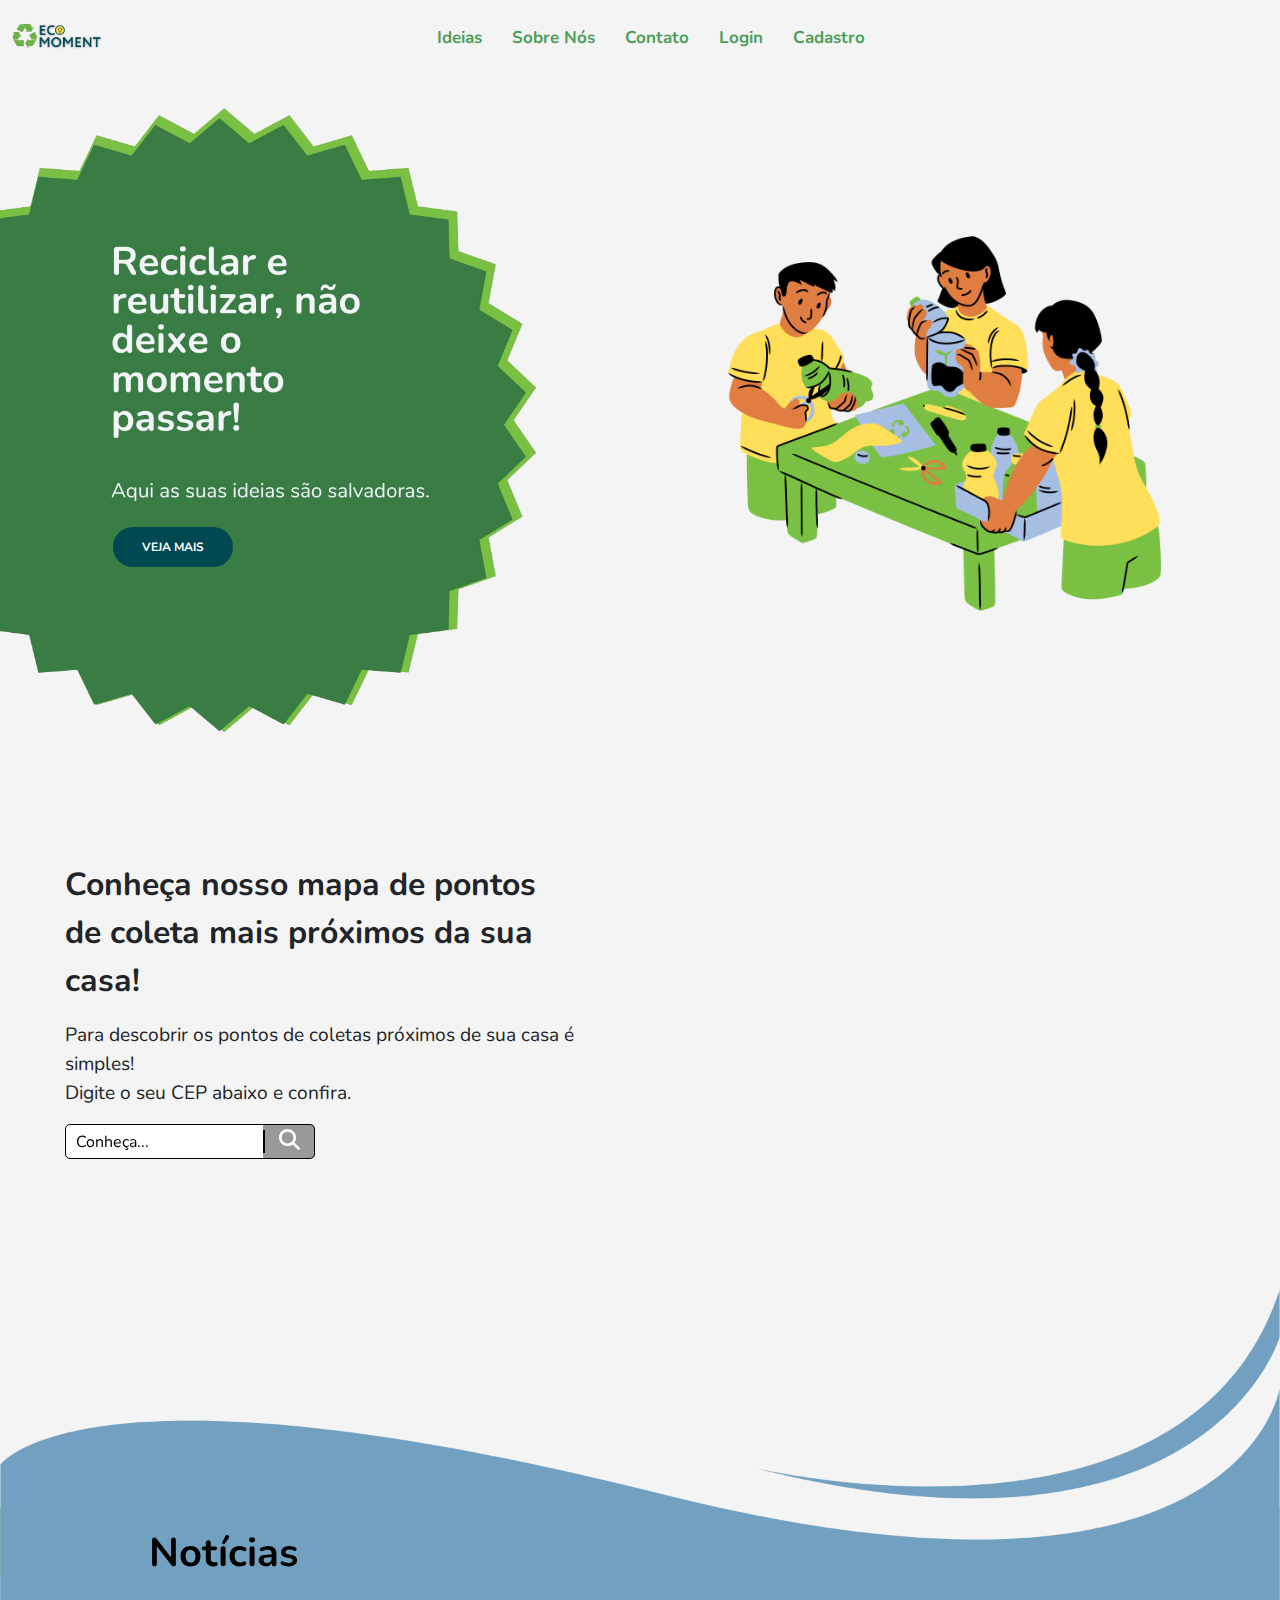
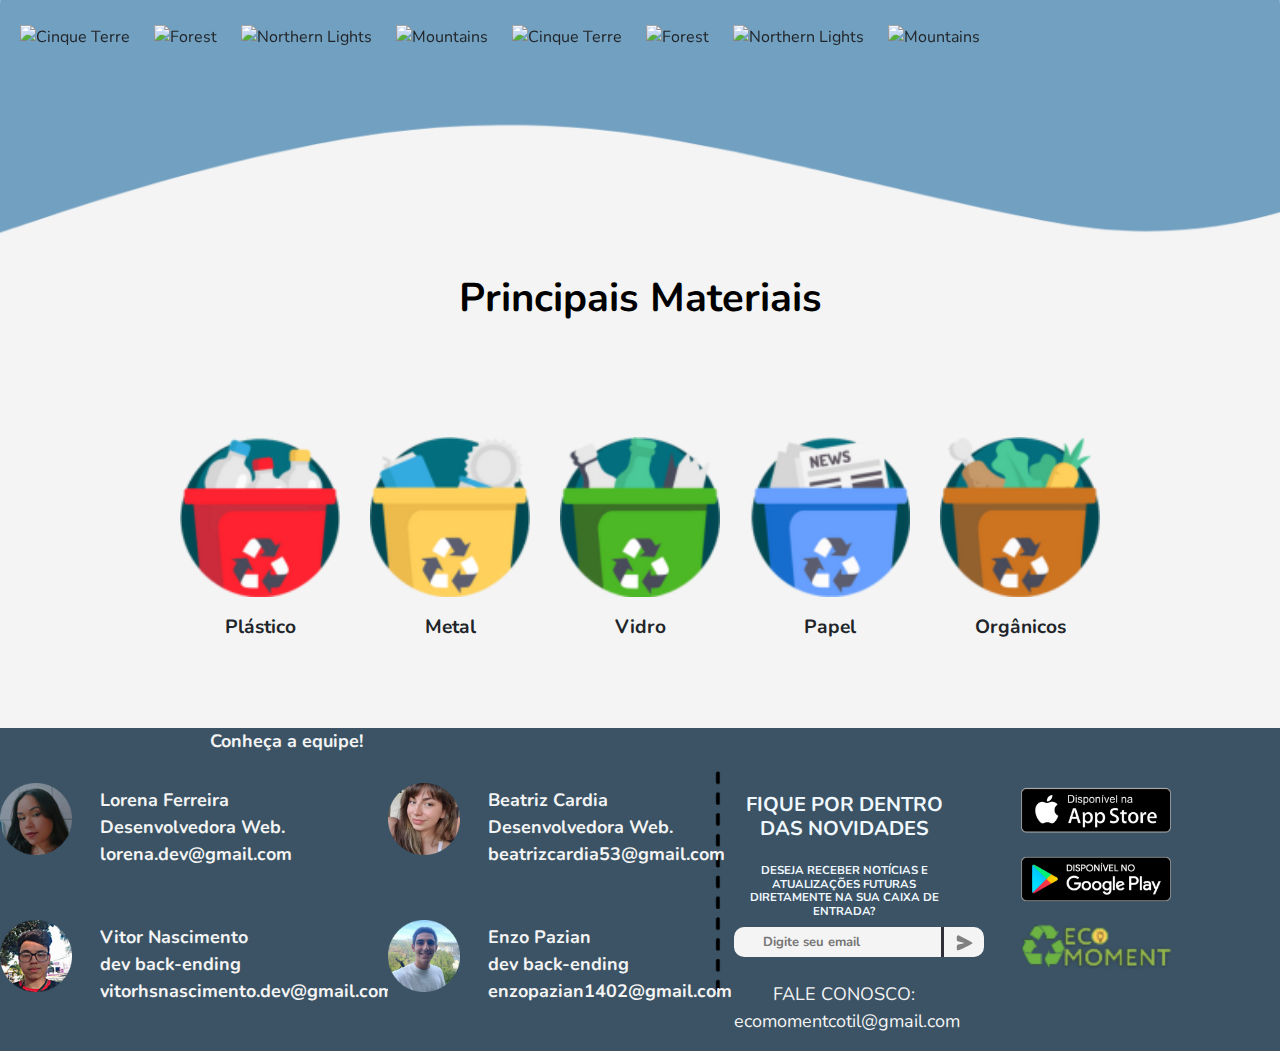
==== index.html @ 53276939 "BUTTON ÓTIMO PRONTINHO SENHOR JESUS EITA GLÓRIA" ====
<!DOCTYPE html>
<html lang="pt-br">
<head>
    <meta charset="UTF-8">
    <meta name="viewport" content="width=device-width, initial-scale=1.0">
    <title>EcoMoment</title>

    <link rel="stylesheet" href="styles/media_query.css">
    <link rel="stylesheet" href="styles/style.css">

    <link rel="stylesheet" href="styles/carrossel.css">
    <link rel="stylesheet" href="javascript/carrossel.js">


    <link rel="stylesheet" href="styles/navbar.css">
    <link rel="stylesheet" href="javascript/Navbar.js">
    <link rel="stylesheet" href="styles/media_queryNavbar.css">

   

    <link href="https://cdn.jsdelivr.net/npm/bootstrap@5.3.3/dist/css/bootstrap.min.css" rel="stylesheet" integrity="sha384-QWTKZyjpPEjISv5WaRU9OFeRpok6YctnYmDr5pNlyT2bRjXh0JMhjY6hW+ALEwIH" crossorigin="anonymous">
    <script src="script.js" defer></script>
</head>

<body>     
  <div class="background">
    <nav class="navbar navbar-expand-md fixed-top navbar-light">
      <div class="container-fluid navBar">
        <span class="navbar-brand"> <a href="index.php"><img src="imagens/icon.ico" alt="Biologia - Banner" class="navbarIcon" style="cursor: pointer;"></a></span>
          <button class="navbar-toggler d-md-none rounded" type="button" data-bs-toggle="collapse" data-bs-target="#navbarNavDropdown" aria-controls="navbarNavDropdown" aria-expanded="false" aria-label="Toggle navigation" >
              <span class="navbar-toggler-icon"></span>
          </button>
          <div class="collapse navbar-collapse" id="navbarNavDropdown">
              <ul class="navbar-nav">
                  <li class="nav-item">
                    <a class="nav-item nav-link padding-navbar" href="paginaDeIdeias.html"><button class="cta" onclick="cliquei()">
                      <span class="ideias">Ideias</span>
                        <path
                          id="Path_10"
                          data-name="Path 10"
                          d="M8,0,6.545,1.455l5.506,5.506H-30V9.039H12.052L6.545,14.545,8,16l8-8Z"
                          transform="translate(30)"></path>
                    </button>
                    </a>
                  </li>
                  <li class="nav-item">
                    <a class="nav-item nav-link padding-navbar" href="#"><button class="cta" onclick="cliquei()">
                      <span class="sobreNos">Sobre Nós</span>
                        <path
                          id="Path_10"
                          data-name="Path 10"
                          d="M8,0,6.545,1.455l5.506,5.506H-30V9.039H12.052L6.545,14.545,8,16l8-8Z"
                          transform="translate(30)"></path>
                    </button>
                    </a>
                  </li>
                  <li class="nav-item">
                    <a class="nav-item nav-link padding-navbar" href="#rodape"><button class="cta" onclick="cliquei()">
                      <span class="contato">Contato</span>
                        <path
                          id="Path_10"
                          data-name="Path 10"
                          d="M8,0,6.545,1.455l5.506,5.506H-30V9.039H12.052L6.545,14.545,8,16l8-8Z"
                          transform="translate(30)"></path>
                    </button>
                    </a>
                  </li>
                  <li class="nav-item">
                    <a class="nav-item nav-link padding-navbar" href="loginPage.php"><button class="cta"  onclick="cliquei()">
                      <span class="login">Login</span>
                        <path
                          id="Path_10"
                          data-name="Path 10"
                          d="M8,0,6.545,1.455l5.506,5.506H-30V9.039H12.052L6.545,14.545,8,16l8-8Z"
                          transform="translate(30)"></path>
                    </button>
                    </a>
                  </li>
                  <li class="nav-item">
                    <a class="nav-item nav-link padding-navbar" href="cadastroPage.php"><button class="cta" onclick="cliquei()">
                      <span class="cadastro">Cadastro</span>
                        <path
                          id="Path_10"
                          data-name="Path 10"
                          d="M8,0,6.545,1.455l5.506,5.506H-30V9.039H12.052L6.545,14.545,8,16l8-8Z"
                          transform="translate(30)"></path>
                    </button>
                    </a>
                  </li>
              </ul>
          </div>
      </div>
    </nav>
    
    <section>
    <article id="landing-page">
      <div id="landing-page-pequena">
        <h1>Reciclar e<br> reutilizar, não<br> deixe o momento<br> passar!</h1>
        <h3>Aqui as suas ideias são salvadoras.</h3>
         <div class="botao"><button>VEJA MAIS</button></div>
      </div>
         <img src="imagens/ondaDebaixoLanding.png" id="landing-page-onda" alt="">
        </article>
      <article id="landing-page-telasGrandes">
        <div class="containerLanding container-fluid">
          <div class="row">


  <div class="col-lg-4 col-md-4">
      <br><br>
      <br><br>
    <div class="bolota">
          <img src="imagens/bolota-removebg.png" alt="" id="bolota">
       
        <div class="top-left">
          <a href="paginaDeIdeias.html">
            <button class="botao">VEJA MAIS</button>
          </a>
        </div>   
    </div>
  </div>
  
  <div class="col-7 col-lg-7">
    <img id="compartilhandoimg" src="imagens/compartilhando.png" class="img-fluid" alt="compartilhando">
  </div>

      </div>
    </div>
  </article>
</section>
    
    <section>
     <div class="conMapa container-fluid pb-5">
      <div class="row">
        <div class="col-lg-5 col-md-12 col-sm-12" style="margin: 0 auto;">
          <br> <br>
          <p class="texto1mapa fw-bold">
            Conheça nosso mapa de pontos de coleta mais próximos da sua casa!
          </p>
          <p class="texto2mapa">
            Para descobrir os pontos de coletas próximos de sua casa é simples!
            <br>
            Digite o seu CEP abaixo e confira.
          </p>
          <div class="search">
            <div class="search-box">
              <div class="search-field">
                <input placeholder="Conheça..." class="input" type="text">
                <div class="search-box-icon">
                  <button class="btn-icon-content">
                    <i class="search-icon">
                      <svg xmlns="://www.w3.org/2000/svg" version="1.1" viewBox="0 0 512 512"><path d="M416 208c0 45.9-14.9 88.3-40 122.7L502.6 457.4c12.5 12.5 12.5 32.8 0 45.3s-32.8 12.5-45.3 0L330.7 376c-34.4 25.2-76.8 40-122.7 40C93.1 416 0 322.9 0 208S93.1 0 208 0S416 93.1 416 208zM208 352a144 144 0 1 0 0-288 144 144 0 1 0 0 288z" fill="#fff"></path></svg>
                    </i>
                  </button>
                </div>
              </div>
            </div>
          </div>
        </div>
        <div class="col-lg-6 col-md-12 col-sm-12">
          <div class="h5"></div>
          <iframe id="mapa" src="https://www.google.com/maps/embed?pb=!1m18!1m12!1m3!1d14738.302984187023!2d-47.419087502272156!3d-22.557560011791693!2m3!1f0!2f0!3f0!3m2!1i1024!2i768!4f13.1!3m3!1m2!1s0x94c88082d6720c33%3A0x2804dd64dab85840!2sEcoponto%20-%20Anavec!5e0!3m2!1spt-BR!2sbr!4v1696874515450!5m2!1spt-BR!2sbr" style="border:0;" allowfullscreen="" loading="lazy" referrerpolicy="no-referrer-when-downgrade" class="img-fluid"></iframe>
        </div>
      </div>
    </div>
    </section>
    
    
    <section>
    <img src="imagens/ondinhas.png" alt="" id="ondaNoticia">
    <article id="noticias">
     <!-- <img src="imagens/detalhe_noticia (2)-Photoroom.png-Photoroom.png" alt="" id="detalheNoticia">-->
      <h1>Notícias</h1>
      <div class="scroll-container">
    
        <img src="https://source.unsplash.com/random/300x400/?beach" alt="Cinque Terre">
        <img src="https://source.unsplash.com/random/300x400/?florest" alt="Forest">
        <img src="https://source.unsplash.com/random/300x400/?school" alt="Northern Lights">
        <img src="https://source.unsplash.com/random/300x400/?pets" alt="Mountains">
        <img src="https://source.unsplash.com/random/300x400/?newspaper" alt="Cinque Terre">
        <img src="https://source.unsplash.com/random/300x400/?news" alt="Forest">
        <img src="https://source.unsplash.com/random/300x400/?wood" alt="Northern Lights">
        <img src="https://source.unsplash.com/random/300x400/?plastic" alt="Mountains">
      </div>
      </article>
    <img src="imagens/ondaDeBaixo_Noticia.png" alt="" id="ondaDeBaixo_Noticia">
    </section>
    
    <section>
    <article id="Principais-materiais">
    <!--    <img src="imagens/detalhe1-Principais.png" id="detalhe1-Principais" alt=""> --->
    <h1>Principais Materiais</h1>
    <div class="holder">
    
      <div class="card" style="width: 10rem; text-align: center; background-color: #f4f4f4; border: none;">
    <img class="card-img-top" src="imagens/plastico.png" alt="Card image cap">
    <div class="card-body">
      <p class="card-text">Plástico</p>
    </div>
    </div>
    
    
    <div class="card" style="width: 10rem; text-align: center; background-color: #f4f4f4; border: none;">
    <img class="card-img-top" src="imagens/Metal.png" alt="Card image cap">
    <div class="card-body">
      <p class="card-text">Metal</p>
    </div>
    </div>
    
    
    <div class="card" style="width: 10rem; text-align: center; background-color: #f4f4f4; border: none;">
    <img class="card-img-top" src="imagens/vidro.png" alt="Card image cap">
    <div class="card-body">
      <p class="card-text">Vidro</p>
    </div>
    </div>
        <div class="card" style="width: 10rem; text-align: center; background-color: #f4f4f4; border: none;">
          <img class="card-img-top" src="imagens/papel.png" alt="Card image cap">
          <div class="card-body">
            <p class="card-text">Papel</p>
          </div>
        </div>
        <div class="card" style="width: 10rem; text-align: center; background-color: #f4f4f4; border: none;">
          <img class="card-img-top" src="imagens/organicos.png" alt="Card image cap">
          <div class="card-body">
            <p class="card-text">Orgânicos</p>
          </div>
        </div>
      </div>
    </div>
    </article>
    
     <article id="rodape">
      <div class="row">
        <div class="col-lg-6 col-md-12 col-sm-12">
          <p id="titulo-rodape">Conheça a equipe!</p>
        </div>
      </div>
      <div class="row">

        <div class="col-lg-6 col-md-12 col-sm-12">    
        <div class="row alinharow">
    
          <div class="col-lg-3 col-md-3">
            <div class="card" style="width: 9rem;">
              <div class="row">
                <div class="col-6 alinha" >
                  <img class="card-img-top" src="imagens/Lórena.png" alt="Card image cap">
                </div>
                <div class="col-6">
                  <div class="card-body">
                  <p class="card-text"> Lorena Ferreira <br>  Desenvolvedora Web. <br> lorena.dev@gmail.com
                  <i class="bi bi-github"></i> <i class="bi bi-instagram"></i>
                </p>
                </div><!-- card-text ---->
                </div><!-- col-6 -->
              </div><!-- row -->
            </div><!-- card -->
          </div><!--- col --->

          <div class="col-lg-3 col-md-3">
            <div class="card" style="width: 9rem; margin-bottom: 40px;">
              <div class="row">
                <div class="col-6 alinha">
                  <img class="card-img-top" src="imagens/bea-linda.png" alt="Card image cap">
                </div>
                <div class="col-6">
                  <div class="card-body">
                  <p class="card-text"> Beatriz Cardia <br>  Desenvolvedora Web. <br> beatrizcardia53@gmail.com</p>
                </div><!-- card-text ---->
                </div><!-- col-6 -->
              </div><!-- row -->
            </div><!-- card -->
          </div><!--- col --->
        </div>
            <div class="row alinharow">
    
          <div class="col-lg-3 col-md-3">
            <div class="card" style="width: 9rem;">
              <div class="row">
                <div class="col-6 alinha">
                  <img class="card-img-top" src="imagens/Vitinho.png" alt="Card image cap">
                </div>
                <div class="col-6">
                  <div class="card-body">
                  <p class="card-text">Vitor Nascimento <br>  dev back-ending <br> vitorhsnascimento.dev@gmail.com</p>
                </div><!-- card-text ---->
                </div><!-- col-6 -->
              </div><!-- row -->
            </div><!-- card -->
          </div><!--- col --->
    
                    <div class="col-lg-3 col-md-3">
                      <div class="card" style="width: 9rem;">
              <div class="row">
                <div class="col-6 alinha">
                  <img class="card-img-top" src="imagens/enzinho-bonitinho.png" alt="Card image cap">
                </div>
                <div class="col-6">
                  <div class="card-body">
                  <p class="card-text"> Enzo Pazian <br>  dev back-ending <br> enzopazian1402@gmail.com
                    <br>
                    <i class="bi bi-github custom-icon"></i> <i class="bi bi-instagram custom-icon"></i>
                  </p>
                </div><!-- card-text ---->
                </div><!-- col-6 -->
              </div><!-- row -->
                      </div><!-- card -->
                    </div><!--- col --->
            </div>
      </div>

      
        <div class="col-lg-6 col-md-12">
            <div class="row">
              <div class="col-lg-1 d-lg-block d-md-none d-sm-none">
                <img src="imagens/pontilhado.png" class="pontilhado" alt="">
              </div>

              <div class="col-lg-5 col-md-6" id="paragrafo">
                <h1>FIQUE POR DENTRO <br> DAS NOVIDADES</h1>
                <h3>DESEJA RECEBER NOTÍCIAS E ATUALIZAÇÕES FUTURAS DIRETAMENTE NA SUA CAIXA DE ENTRADA?</h3>

                <div class="Message">
                  <input title="Write Message" tabindex="i" pattern="\d+" placeholder="Digite seu email" class="MsgInput" type="text">
                  <svg xmlns="http://www.w3.org/2000/svg" version="1.0" width="30.000000pt" height="30.000000pt" viewBox="0 0 30.000000 30.000000" preserveAspectRatio="xMidYMid meet" class="SendSVG">
                    <g transform="translate(0.000000,30.000000) scale(0.100000,-0.100000)" fill="	#808080" stroke="none">
                      <path d="M44 256 c-3 -8 -4 -29 -2 -48 3 -31 5 -33 56 -42 28 -5 52 -13 52 -16 0 -3 -24 -11 -52 -16 -52 -9 -53 -9 -56 -48 -2 -21 1 -43 6 -48 10 -10 232 97 232 112 0 7 -211 120 -224 120 -4 0 -9 -6 -12 -14z"></path>
                    </g>
                  </svg>
                    <span class="l"></span>
                </div>

                <br>  

                <p>FALE CONOSCO: <a href="mailto:ecomomentcotil@gmail.com">ecomomentcotil@gmail.com</a></p>
                
              </div>

              <div class="col-lg-4 col-md-6" id="buttons">
                <a href="#"><img class="stores" src="imagens/appleStore.png" alt=""></a>
                <a href="#"><img class="stores" src="imagens/googlePlay.png" alt=""></a>

                <img class="stores" src="imagens/rodaEcomoment.png" alt="">
              </div>
            </div>

          </div>
        </div>
      </article>
    
    </section>
  </main>
</div>
    <script src="https://cdn.jsdelivr.net/npm/bootstrap@5.3.2/dist/js/bootstrap.bundle.min.js" integrity="sha384-C6RzsynM9kWDrMNeT87bh95OGNyZPhcTNXj1NW7RuBCsyN/o0jlpcV8Qyq46cDfL" crossorigin="anonymous">
    </script>

  </body>
</html>
---- styles/media_query.css ----
@charset "UTF-8";

/*Todas as medias querys virão aqui*/

/* Typical devices breakpoints
Pequenas telas: até 600px
Celular: 600px até 768px
Tablet: 769px até 992px
Desktop: 992px até 1200px
Grandes telas: acima 1200px
*/
@media print{ /*impressão*/
    *{
        font-family: 'Courier New', Courier, monospace;
    }

    body{
        background-image: url(imagens/impressora-back.jpg);
    }

    main{
        border: 2px solid black;
    }

    main::after{
        content: 'Essa impressão foi feita através do site www.EcoMoment.com';
    }

    main h1{
        text-shadow: none;
        color: black;
    }

    img#phone{display: none;} /*Esconde o icone do phone*/
    img#monitor{display: none;}
    img#print{display: block;}
    img#tablet{display: none;}
    img#tv{display: none;}
}


@media screen and (min-width: 0px) and (max-width: 768px) {

  #titulo-rodape{
    font-size: 25px;
    font-weight: bold;
    color: #F4F4F4;
  }

  .pontilhado{
    display: none;
  }

    article#landing-page{
        display: block;
    }

    article#landing-page-telasGrandes{
        display: none;
    }

    #noticias h1{
        color: black;
        font-size: 2.5rem;
        font-weight: bold;
        margin-bottom: 28px;
        margin-right: 65%;
        font-family: 'Nunito',sans-serif;
        background-color:  #72A0C1;
    }

    .avatar{
        width: 30px;
        height: auto;
      } /* ----!!! não consigo diminuir a imagem !!!------*/

    #Principais-materiais li{
        margin-left: 10%;
        margin-right: 10%;
      }

      .principais-texto{
        text-align: center;
        font-size: 5px;
      }

      .conMapa{
        background-color:#F4F4F4;
        width: calc(100vw - padding);
        flex-direction: row;
        justify-content: center;
        padding: 1.2em;
        margin: 0 auto;
        margin-top: -150px;
      }

      #mapa {
        margin-top: 55px;
        border-radius: 2vh;
        height: 60vh;
        width: 88vh;
        flex-direction: row;
        display: flex;
      }

      .texto1mapa{
        font-family: 'Nunito', sans-serif;
        flex-direction: row;
        display: flex;
        font-size: 1em;
        text-align: center;
      }
      .texto2mapa{
        font-family: 'Nunito', sans-serif;
        flex-direction: row;
        display: flex;
        font-size: 0.5em;
        text-align: center;
      }

      .search{
        display: flex;
        justify-content: center;
        align-items: center;
      }
}
/* /\ media query da navbar*/

@media screen and (min-width: 768px) and (max-width: 992px)
{

  #landing-page-telasGrandes .botao{
    position: absolute;
    top: 67%; /* Ajuste este valor de acordo com suas necessidades */
    left: 20%;
    transform: translateY(-50%);
    padding: 10px 20px;
    background-color: #004852; /* Cor do botão */
    color: white; /* Cor do texto */
    border: none;
    cursor: pointer;
    text-align: center;
    transition: background-color 0.3s ease;
}

    #landing-page {
        display: none;
      }

      #landing-page-telasGrandes{
        display: block;
      }

      #langing-image{
        height: 10px;
        width: auto;
        display: flex;
        top: 30%;
    }

    #landing-page-telasGrandes h1{
        font-family: 'Nunito', sans-serif;
        font-weight: bold;
        font-size: 30px;
        margin-top: 10%;
        text-align: left;
        margin-left: 100px;
    }
    
    #landing-page-telasGrandes h3{
        font-family: 'Nunito', sans-serif;
        font-weight: bold;
        font-size: 10px;
        text-align: left;
        margin-left: 100px;
    }

}

@media screen and (min-width: 769px) and (max-width: 987px) {
    #bolota{
        padding-top: 40px;
        height: auto;
        width: 100px;
        margin-right: 300px;
      }


}

@media screen and (min-width: 992px) and (max-width: 1200px){
    #landing-page {
        display: none;
      }

      #landing-page-telasGrandes{
        display: block;
      }
      
}

@media screen and (min-width: 1200px){

    #landing-page {
        display: none;
      }
      #landing-page-telasGrandes{
        display: block;
      }
    }
---- styles/style.css ----
@charset "UTF-8";
@import url('https://fonts.googleapis.com/css2?family=Nunito:ital,wght@0,200..1000;1,200..1000&display=swap');

/*--- Ínicio navbar---*/
#icone{
    height: auto;
    width: 120px;
    margin-left: 110px;
}
#navbarNavAltMarkup{
    margin-left: -20%;
    align-items: center;
    display: flex;
    justify-content: center;
    padding-left: 20px;
    padding-right: 5px;
}
    /*--- Fim navbar----*/


/*------ Início - Landing page telas pequenas-----*/
*{
    font-family: "Nunito", sans-serif;
    margin: 0;
    padding: 0;
    box-sizing: border-box;
}

.background{
  background-color: #F4F4F4;
}

#landing-page-pequena{
    margin-top: 75px;
    background-color: #4E9E5A;
}

article h1{
  padding-top: 22px;
    color: aliceblue;
    font-size: 30px;
    text-align: center;
    background-color: #4E9E5A;
}

article h3{
    color: aliceblue;
    font-size: 15px;
    font-weight: 400;
    padding-top: 15px; 
   text-align: center;
   background-color: #4E9E5A;
}

article button{
    width: 120px;
    height: 40px;
    border-radius: 20px;
    font-size: 12px;
    font-weight: bold;
    text-align: center;
    background-color: #004852;
    color: white;
    position: fixed center;
    margin-top: 25px;
    border: none;
}

.botao{
    display: flex;
    justify-content: center;
    align-items: center;
    background-color: #4E9E5A;
}

#landing-page-onda{
  height: auto;
  width: 100%;
  background-color: #F4F4F4;
}
/*------ Fim - Landing page telas pequenas-----*/



/*---- Inicio - Landing page telas grandes ----*/
#landing-page-telasGrandes{
    background-color: #F4F4F4;
}

#landing-page-telasGrandes .botao{
    position: absolute;
    top: 67%; /* Ajuste este valor de acordo com suas necessidades */
    left: 25%;
    transform: translateY(-50%);
    padding: 10px 20px;
    background-color: #004852; /* Cor do botão */
    color: white; /* Cor do texto */
    border: none;
    cursor: pointer;
    text-align: center;
    transition: background-color 0.3s ease;
}

.bolota{
  position: relative;
  display: inline-block;}

#compartilhandoimg{
  padding-top: 5%;
  margin-top: 200px;
  height: auto;
  width: 60%;
  float: right;
}

#bolota{
  margin-top: 3%;
  width: 155%;
  margin-left: -100px;
  float: left; /* Posiciona a imagem à esquerda */
  height: auto; /* Mantém a proporção da altura da imagem */
  margin-right: 20px;
}

/*------ Fim landing page telas grandes ------*/


/*----- Início mapa -------*/
.conMapa{
    background-color:#F4F4F4;
    width: calc(100vw - padding);
    flex-direction: row;
    justify-content: center;
    padding: 1.2em;
    margin: 0 auto;
  }

  #mapa {
    margin-top: 55px;
    border-radius: 2vh;
    height: 60vh;
    width: 90vh;
    flex-direction: row;
    display: flex;
  }

  .texto1mapa{
    margin-top: 55px;
    font-family: 'Nunito', sans-serif;
    flex-direction: row;
    display: flex;
    font-size: 2em;
    background-color: #F4F4F4;
  }
  .texto2mapa{
    font-family: 'Nunito', sans-serif;
    flex-direction: row;
    display: flex;
    font-size: 1.2em;
  }

  .search {
    --input-line: #000000; /* é a cor da barrinha piscante*/
    --input-text-color: #000000; /*cor da escrita dentro da caixa normal*/
    --input-text-hover-color: black; /*cor da escrita dentro da caixa quando selecionada*/
    --input-border-color: #000000; /*cor da borda normal*/
    --input-border-hover-color: #000000;/*cor da borda quando seleciona*/
    --input-bg-color: #ffffff; /*cor de fundo do negocio todo*/
    --search-max-width: 250px;
    --search-min-width: 150px;
    --border-radius: 5px;
    --transition-cubic-bezier: 150ms cubic-bezier(0.4,0,0.2,1);

    font-family: 'Nunito', sans-serif;
  }
  
  .search-box {
    max-width: var(--search-max-width);
    min-width: var(--search-min-width);
    height: 35px;
    border: 1px solid var(--input-border-color);
    border-radius: var(--border-radius);
    padding: 5px 15px;
    background: var(--input-bg-color);
    transition: var(--transition-cubic-bezier);
  }
  
  .search-box:hover {
    border-color: var(--input-border-hover-color);
  }
  
  /*Section input*/
  .search-field {
    position: relative;
    width: 100%;
    height: 100%;
    left: -5px;
    border: 0;
  }
  
  .input {
    width: calc(100% - 29px);
    height: 100%;
    border: 0;
    border-color: transparent;
    font-size: 1rem;
    padding-right: 0px;
    color: var(--input-line);
    background: var(--input-bg-color);
    border-right: 2px solid var(--input-border-color);
    outline: none;
  }
  
  .input::-webkit-input-placeholder {
    color: var(--input-text-color);
  }
  
  .input::-moz-input-placeholder {
    color: var(--input-text-color);
  }
  
  .input::-ms-input-placeholder {
    color: var(--input-text-color);
  }
  
  .input:focus::-webkit-input-placeholder {
    color: var(--input-text-hover-color);
  }
  
  .input:focus::-moz-input-placeholder {
    color: var(--input-text-hover-color);
  }
  
  .input:focus::-ms-input-placeholder {
    color: var(--input-text-hover-color);
  }
  /*Search button*/
  .search-box-icon {
    width: 52px;
    height: 35px;
    position: absolute;
    top: -6px;
    right: -21px;
    background: transparent;
    border-bottom-right-radius: var(--border-radius);
    border-top-right-radius: var(--border-radius);
    transition: var(--transition-cubic-bezier);
  }
  
  .search-box-icon:hover {
    background: var(--input-border-color);
  }
  
  .btn-icon-content {
    width: 52px;
    height: 35px;
    top: -5px;
    right: -21px;
    background: black;
    border: none;
    cursor: pointer;
    border-bottom-right-radius: var(--border-radius);
    border-top-right-radius: var(--border-radius);
    transition: var(--transition-cubic-bezier);
    opacity: .4;
  }
 
  .search-icon {
    width: 21px;
    height: 21px;
    position: absolute;
    top: 3px;
    right: 15px;
  }
/*----- FIM mapa -----------*/


/*------ Início - Notícias -----*/

#noticias{
    background-color: #72A0C1;
    margin-top: -10%;
}

#noticias h1{
    color: black;
    font-size: 2.5rem;
    font-weight: bold;
    margin-bottom: 28px;
    margin-right: 65%;
    font-family: 'Nunito',sans-serif;
}

#ondaNoticia{
  width: 100%;
  height: auto;
  margin-top: -38%;
}

#ondaDeBaixo_Noticia{
  width: 100.1%;
  height: auto;
  margin-left: -1.5px;
}

#detalheNoticia{
  height: auto;
  width: 5%;
  position: absolute;
  left: 8.6%;
}
/*------ Fim - Notícias -----*/


/*------ Início - Best-ideas -----*/
#Principais-materiais{
  margin-top: -62%;
  background-color: #F4F4F4;
  padding-bottom: 70px;
}

  #Principais-materiais > h1{
    margin-top: 20%;
    color: black;
    font-family: 'Nunito', sans-serif;
    font-size: 250%;
    font-weight: bold;
    background-color: #F4F4F4;
    margin-bottom: 9%;
  }

  #detalhe1-Principais{
    margin-top: 10%;
  }
  .avatar{
    width: 140px;
    height: auto;
    margin-bottom: 20px;
  }

  .card-text{
    font-size: 1.5vw;
    font-weight: bold;
  }

  .holder{
    display: flex;
    justify-content: center;
    justify-content: center;
    gap: 30px;
  }

.box{
  display: inline-block;
}

.principais-texto{
  font-size: 20px;
  margin-left: 40px;
}


/*------ Fim - Best-ideas -----*/


/*----- Início rodapé -----*/
  #rodape{
    background-color: #3B5364;
    overflow: hidden;
  }

  #titulo-rodape{
    font-size: 25px;
    font-weight: bold;
    color: #F4F4F4;
    margin-left: 210px;
  }

  .pontilhado{
    width: 37%;
    height: auto;
    margin-left: 60px;
  }

  #rodape .card-text{
    display: flex;
    float: left;
    flex-direction: row;
  }

  #rodape p{
    font-size: 18px;
    color:#F4F4F4;
  }

  #rodape .card{
    background-color: #3B5364;
    border: none;
  }

  .alinha{
    align-items: center;
    display: flex;
  }

  #rodape .card-img-top{
    width: 120%;
    height: auto;
  }

  .alinharow{
    display: flex;
    gap: 225px;
  }

  #paragrafo{
    float: center;
    padding-left: 40px;
    text-align: center;
  }

  #paragrafo h1{
    font-size: 20px;
    font-weight: bold;
    background-color: #3B5364;
  }

  #paragrafo h3{ 
    font-size: 11.5px;
    font-weight: bold;
    background-color: #3B5364;
  }

  .Message {
    width: 250px;
    height: 30px;
    border-radius: 10px;
    background-color: #f4f4f4;
    transform: translate(0px,0px);
  }
  
  .MsgInput {
    font-size: 13px;
    border-radius: 5px;
    background-color: #f4f4f4;
    border: none;
    outline: none;
    width: 190px;
    height: 29px;
    transform: translate(1px,1px);
    color: gray;
    padding: 10px;
    font-weight: bold;
  }
  
  .SendSVG {
    width: 20px;
    height: 20px;
    border-width: 50px;
    transform: translate(8px,1px);
    background-size: 10px;
    border-radius: 10px;
    transition: 0.3s;
    color: gray;
  }
  
  .SendSVG:hover {
    background-color: #bebebe;
  }
  
  .l {
    position: absolute;
    width: 1%;
    height: 30px;
    background-color: #2e2f38;
    transform: translate(-25px);
  }
  
  #paragrao p{
    padding-top: -20px;
    text-align: center;
    font-size: 6px;
  }

  #paragrafo a{
    margin-top: -10px;
    text-decoration: none;
    color: #F4F4F4;
  }

  .stores{
    margin-top: 7%;
    width: 150px;
    height: auto;
    float: right;
  }
/*----- Fim rodapé -----*/
---- styles/carrossel.css ----
div.scroll-container {
  background-color: #72A0C1;
  overflow: auto;
  white-space: nowrap;
  padding: 10px;
}

div.scroll-container img {
  padding: 10px;
  border-radius: 9%;
}

div.scroll-container::-webkit-scrollbar {
  width: 3px;               /* width of the entire scrollbar */
}

div.scroll-container::-webkit-scrollbar-track {
  background: #72A0C1;        /* color of the tracking area */
}

div.scroll-container::-webkit-scrollbar-thumb {
  background-color:#333;    /* color of the scroll thumb */
  border-radius: 20px;       /* roundness of the scroll thumb */
}
---- styles/navbar.css ----
@charset "UTF-8";
@import url('https://fonts.googleapis.com/css2?family=Nunito:ital,wght@0,200..1000;1,200..1000&display=swap');

/*----- Começo da NavBar -----*/

/*Começo animação*/
.cta {
  border: none;
  background: none;
  cursor: pointer;
}


.cta span {
  padding-bottom: 7px;
  font-size: 17px;
  padding-right: 14px;
}

.cta svg {
  transform: translateX(-8px);
  transition: all 0.3s ease;
}

.cta:hover svg {
  border: none;
  background: none;
  transform: translateX(0);
}

.cta:focus {
  outline: none;
}

.cta:active svg {
  border: none;
  background: none;
  transform: scale(0.9);
}

/*cadastro*/
.cadastro {
  position: relative;
  color: #4E9E5A;
  padding-bottom: 20px;
  font-family: 'Nunito', sans-serif;
  font-weight: bolder;
}

.cadastro:after {
  content: "";
  position: absolute;
  width: 86%;
  transform: scaleX(0);
  height: 2px;
  bottom: 0;
  left: 0;
  background-color: #004852;
  transform-origin: bottom right;
  transition: transform 0.25s ease-out;
}

.cta:hover .cadastro:after {
  transform: scaleX(1);
  transform-origin: bottom left;
}

/*login*/
.login {
  position: relative;
  color: #4E9E5A;
  padding-bottom: 20px;
  font-family: 'Nunito', sans-serif;
  font-weight: bolder;
}

.login:after {
  content: "";
  position: absolute;
  width: 83%;
  transform: scaleX(0);
  height: 2px;
  bottom: 0;
  left: 0;
  background-color: #004852;
  transform-origin: bottom right;
  transition: transform 0.25s ease-out;
}

.cta:hover .login:after {
  transform: scaleX(1);
  transform-origin: bottom left;
}

/*contato*/
.contato {
  position: relative;
  color: #4E9E5A;
  padding-bottom: 20px;
  font-family: 'Nunito', sans-serif;
  font-weight: bolder;
}

.contato:after {
  content: "";
  position: absolute;
  width: 83%;
  transform: scaleX(0);
  height: 2px;
  bottom: 0;
  left: 0;
  background-color: #004852;
  transform-origin: bottom right;
  transition: transform 0.25s ease-out;
}

.cta:hover .contato:after {
  transform: scaleX(1);
  transform-origin: bottom left;
}

/*sobreNos*/
.sobreNos {
  position: relative;
  color: #4E9E5A;
  padding-bottom: 20px;
  font-family: 'Nunito', sans-serif;
  font-weight: bolder;
}

.sobreNos:after {
  content: "";
  position: absolute;
  width: 87%;
  transform: scaleX(0);
  height: 2px;
  bottom: 0;
  left: 0;
  background-color: #004852;
  transform-origin: bottom right;
  transition: transform 0.25s ease-out;
}

.cta:hover .sobreNos:after {
  transform: scaleX(1);
  transform-origin: bottom left;
}

/*ideias*/
.ideias {
  position: relative;
  color: #4E9E5A;
  padding-bottom: 20px;
  font-family: 'Nunito', sans-serif;
  font-weight: bolder;
}

.ideias:after {
  content: "";
  position: absolute;
  width: 79%;
  transform: scaleX(0);
  height: 2px;
  bottom: 0;
  left: 0;
  background-color: #004852;
  transform-origin: bottom right;
  transition: transform 0.25s ease-out;
}

.cta:hover .ideias:after {
  transform: scaleX(1);
  transform-origin: bottom left;
}

/*----- Fim animação -----*/

button{
  background-color: #520000;
}

.nav-item{
  color:#4E9E5A;
  font-weight: bold;
}

.animacao:hover{
  color: #004852;
}

.nav-link{
  color: #4E9E5A;
}

.navbar{
  background-color: #F4F4F4;
}

.navBar{
  background-color: #F4F4F4;
}

.navbarAccessed{
  color: #57cc99;
}

.navbarIcon{
  height: 50px;
}

/*----- Fim da NavBar -----*/
---- styles/media_queryNavbar.css ----
@charset "UTF-8";

@media screen and (min-width: 800px) {

    #navbarNavDropdown{
        display: flex;
        justify-content: center;
    }

    ul{
        margin-left: -6%;
    }
}

@media screen and (max-width: 988px){

    #tituloPrincipal{
        margin-top: 13%;
    }

      #escritaPrincipal{
        font-size: 2em;
      }
      
      #folha{
        margin-top: 2px;
        margin-right: 5px;
        width: 2em;
        height: 2em;
      }
}

@media screen and (max-width: 470px){

    #tituloPrincipal{
        margin-top: 20%;
    }

      #escritaPrincipal{
        font-size: 1.5em;
      }
      
      #folha{
        width: 1.5em;
        height: 1.5em;
      }
}

@media screen and (max-width: 568px){
    
    #tituloPrincipal{
        margin-top: 20%;
    }

      #escritaPrincipal{
        font-size: 1.8em;
      }
      
      #folha{
        width: 1.7em;
        height: 1.7em;
      }
}

@media screen and (max-width: 380px){

    #tituloPrincipal{
        margin-top: 30%;
    }

      #escritaPrincipal{
        font-size: 1.5em;
      }
}

/*Galaxy Fold*/
@media screen and (max-width: 320px){

    #tituloPrincipal{
        margin-top: 30%;
    }

      #escritaPrincipal{
        font-size: 1.2em;
      }

      #folha{
        margin-top: -6px;
        width: 1.5em;
        height: 1.5em;
      }
}
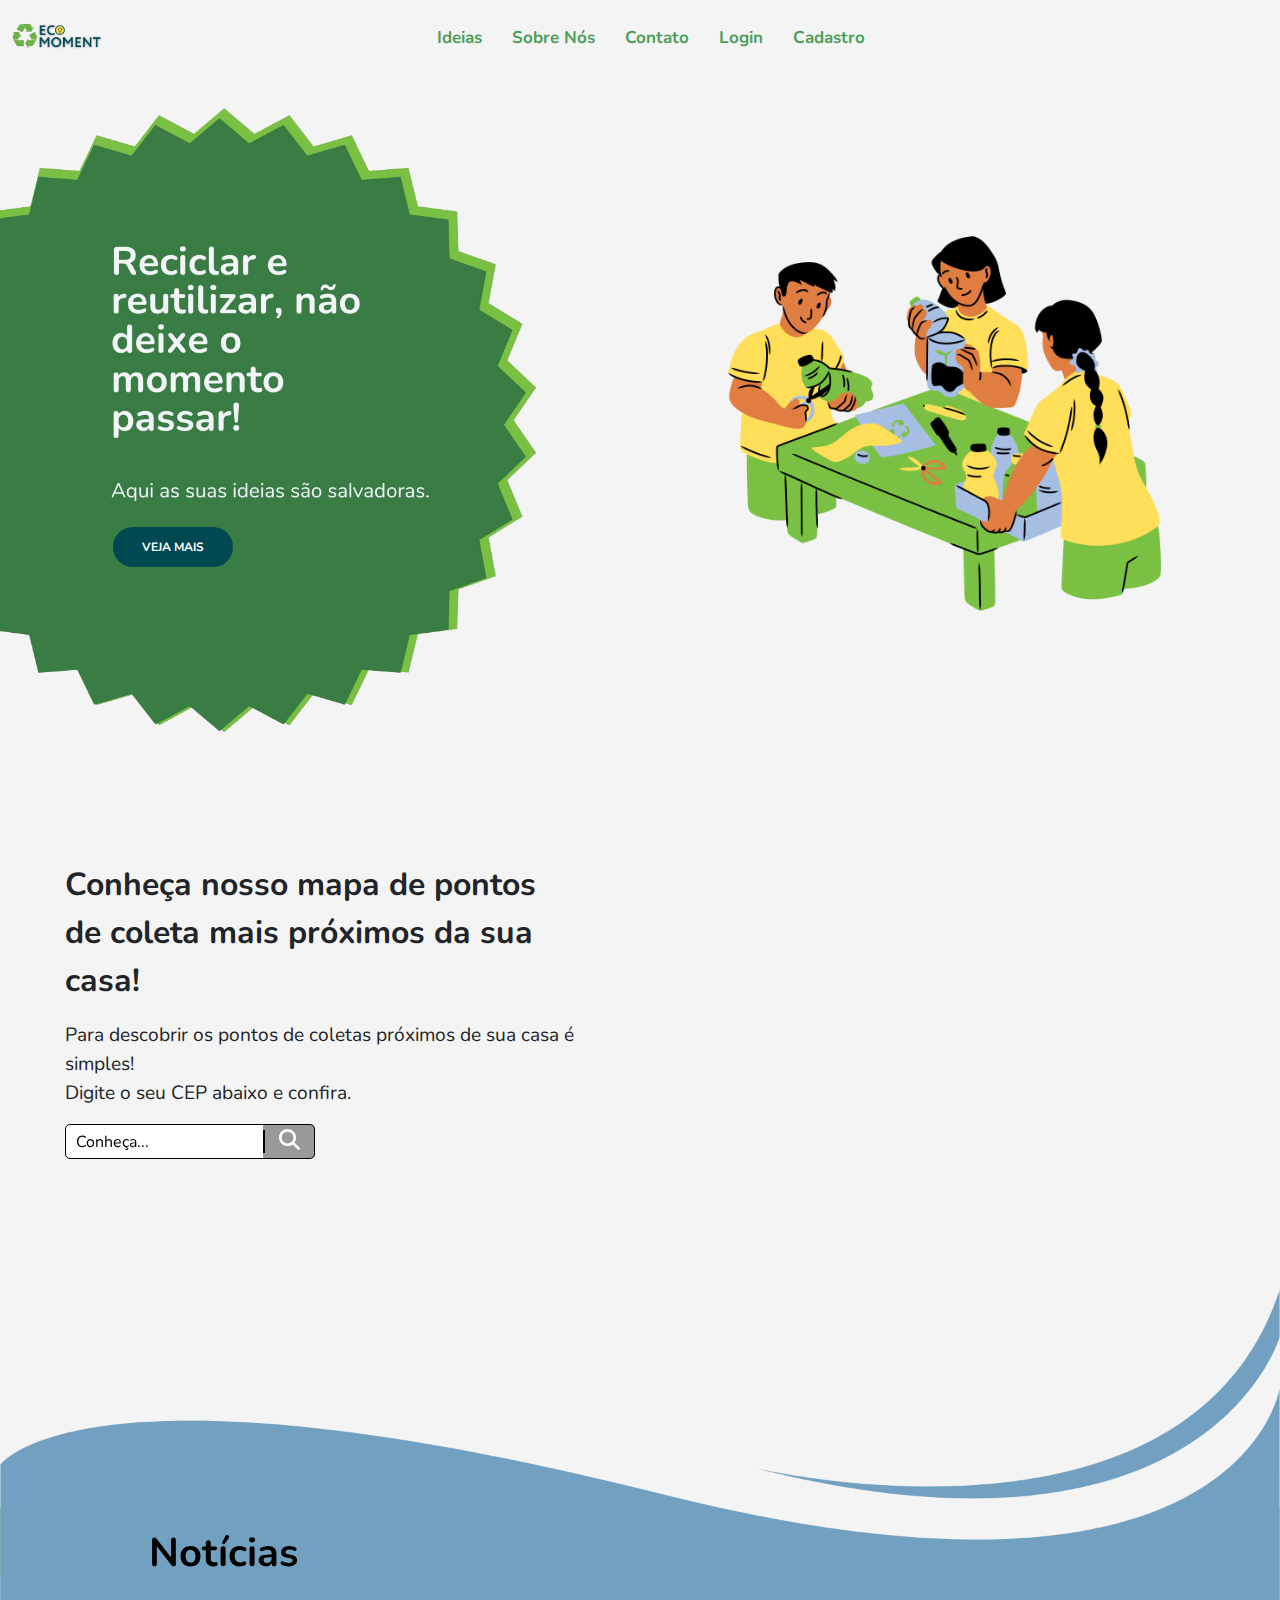
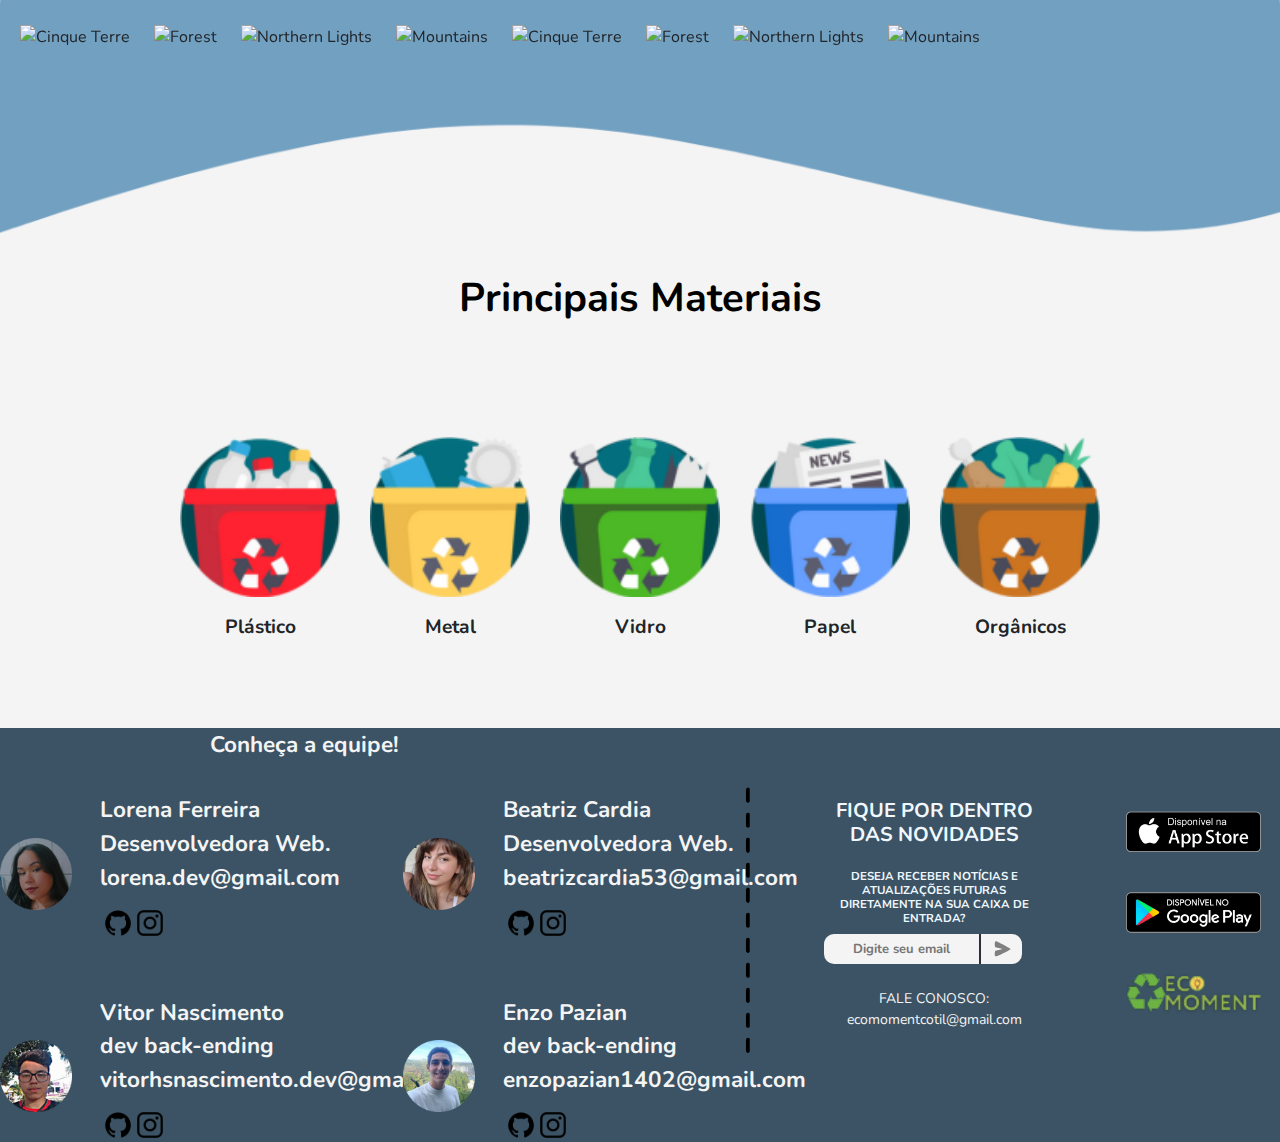
==== commit 290d80ca: "16_04" ====
--- a/index.html
+++ b/index.html
@@ -16,8 +16,7 @@
     <link rel="stylesheet" href="javascript/Navbar.js">
     <link rel="stylesheet" href="styles/media_queryNavbar.css">
 
-   
-
+    <link rel="stylesheet" href="https://cdnjs.cloudflare.com/ajax/libs/font-awesome/4.7.0/css/font-awesome.min.css">
     <link href="https://cdn.jsdelivr.net/npm/bootstrap@5.3.3/dist/css/bootstrap.min.css" rel="stylesheet" integrity="sha384-QWTKZyjpPEjISv5WaRU9OFeRpok6YctnYmDr5pNlyT2bRjXh0JMhjY6hW+ALEwIH" crossorigin="anonymous">
     <script src="script.js" defer></script>
 </head>
@@ -26,7 +25,7 @@
   <div class="background">
     <nav class="navbar navbar-expand-md fixed-top navbar-light">
       <div class="container-fluid navBar">
-        <span class="navbar-brand"> <a href="index.php"><img src="imagens/icon.ico" alt="Biologia - Banner" class="navbarIcon" style="cursor: pointer;"></a></span>
+        <span class="navbar-brand"> <a href="index.html"><img src="imagens/icon.ico" alt="Biologia - Banner" class="navbarIcon" style="cursor: pointer;"></a></span>
           <button class="navbar-toggler d-md-none rounded" type="button" data-bs-toggle="collapse" data-bs-target="#navbarNavDropdown" aria-controls="navbarNavDropdown" aria-expanded="false" aria-label="Toggle navigation" >
               <span class="navbar-toggler-icon"></span>
           </button>
@@ -44,7 +43,7 @@
                     </a>
                   </li>
                   <li class="nav-item">
-                    <a class="nav-item nav-link padding-navbar" href="#"><button class="cta" onclick="cliquei()">
+                    <a class="nav-item nav-link padding-navbar" href="indexSobre.html"><button class="cta" onclick="cliquei()">
                       <span class="sobreNos">Sobre Nós</span>
                         <path
                           id="Path_10"
@@ -230,17 +229,16 @@
     </div>
     </article>
     
-     <article id="rodape">
+    <article id="rodape">
       <div class="row">
         <div class="col-lg-6 col-md-12 col-sm-12">
           <p id="titulo-rodape">Conheça a equipe!</p>
         </div>
       </div>
+
       <div class="row">
-
         <div class="col-lg-6 col-md-12 col-sm-12">    
         <div class="row alinharow">
-    
           <div class="col-lg-3 col-md-3">
             <div class="card" style="width: 9rem;">
               <div class="row">
@@ -249,15 +247,16 @@
                 </div>
                 <div class="col-6">
                   <div class="card-body">
-                  <p class="card-text"> Lorena Ferreira <br>  Desenvolvedora Web. <br> lorena.dev@gmail.com
-                  <i class="bi bi-github"></i> <i class="bi bi-instagram"></i>
-                </p>
+                  <p class="card-text"> Lorena Ferreira <br>  Desenvolvedora Web. <br> lorena.dev@gmail.com </p>
+                  <div class="social-links icons">
+                    <a href="https://github.com/username" target="_blank"><img src="imagens/github.png" alt="GitHub"></a>
+                    <a href="https://instagram.com/username" target="_blank" class="ml-3"><img src="imagens/instagram.png" alt="Instagram"></a>
+                  </div>
                 </div><!-- card-text ---->
                 </div><!-- col-6 -->
               </div><!-- row -->
             </div><!-- card -->
           </div><!--- col --->
-
           <div class="col-lg-3 col-md-3">
             <div class="card" style="width: 9rem; margin-bottom: 40px;">
               <div class="row">
@@ -267,6 +266,10 @@
                 <div class="col-6">
                   <div class="card-body">
                   <p class="card-text"> Beatriz Cardia <br>  Desenvolvedora Web. <br> beatrizcardia53@gmail.com</p>
+                  <div class="social-links icons">
+                    <a href="https://github.com/username" target="_blank"><img src="imagens/github.png" alt="GitHub"></a>
+                    <a href="https://instagram.com/username" target="_blank" class="ml-3"><img src="imagens/instagram.png" alt="Instagram"></a>
+                  </div>
                 </div><!-- card-text ---->
                 </div><!-- col-6 -->
               </div><!-- row -->
@@ -274,7 +277,6 @@
           </div><!--- col --->
         </div>
             <div class="row alinharow">
-    
           <div class="col-lg-3 col-md-3">
             <div class="card" style="width: 9rem;">
               <div class="row">
@@ -284,12 +286,15 @@
                 <div class="col-6">
                   <div class="card-body">
                   <p class="card-text">Vitor Nascimento <br>  dev back-ending <br> vitorhsnascimento.dev@gmail.com</p>
+                  <div class="social-links icons">
+                    <a href="https://github.com/username" target="_blank"><img src="imagens/github.png" alt="GitHub"></a>
+                    <a href="https://instagram.com/username" target="_blank" class="ml-3"><img src="imagens/instagram.png" alt="Instagram"></a>
+                  </div>
                 </div><!-- card-text ---->
                 </div><!-- col-6 -->
               </div><!-- row -->
             </div><!-- card -->
           </div><!--- col --->
-    
                     <div class="col-lg-3 col-md-3">
                       <div class="card" style="width: 9rem;">
               <div class="row">
@@ -298,10 +303,11 @@
                 </div>
                 <div class="col-6">
                   <div class="card-body">
-                  <p class="card-text"> Enzo Pazian <br>  dev back-ending <br> enzopazian1402@gmail.com
-                    <br>
-                    <i class="bi bi-github custom-icon"></i> <i class="bi bi-instagram custom-icon"></i>
-                  </p>
+                  <p class="card-text"> Enzo Pazian <br>  dev back-ending <br> enzopazian1402@gmail.com </p>
+                    <div class="social-links icons">
+                      <a href="https://github.com/username" target="_blank"><img src="imagens/github.png" alt="GitHub"></a>
+                      <a href="https://instagram.com/username" target="_blank" class="ml-3"><img src="imagens/instagram.png" alt="Instagram"></a>
+                    </div>
                 </div><!-- card-text ---->
                 </div><!-- col-6 -->
               </div><!-- row -->
@@ -309,44 +315,44 @@
                     </div><!--- col --->
             </div>
       </div>
-
-      
-        <div class="col-lg-6 col-md-12">
-            <div class="row">
-              <div class="col-lg-1 d-lg-block d-md-none d-sm-none">
-                <img src="imagens/pontilhado.png" class="pontilhado" alt="">
-              </div>
-
-              <div class="col-lg-5 col-md-6" id="paragrafo">
-                <h1>FIQUE POR DENTRO <br> DAS NOVIDADES</h1>
-                <h3>DESEJA RECEBER NOTÍCIAS E ATUALIZAÇÕES FUTURAS DIRETAMENTE NA SUA CAIXA DE ENTRADA?</h3>
-
-                <div class="Message">
-                  <input title="Write Message" tabindex="i" pattern="\d+" placeholder="Digite seu email" class="MsgInput" type="text">
-                  <svg xmlns="http://www.w3.org/2000/svg" version="1.0" width="30.000000pt" height="30.000000pt" viewBox="0 0 30.000000 30.000000" preserveAspectRatio="xMidYMid meet" class="SendSVG">
-                    <g transform="translate(0.000000,30.000000) scale(0.100000,-0.100000)" fill="	#808080" stroke="none">
-                      <path d="M44 256 c-3 -8 -4 -29 -2 -48 3 -31 5 -33 56 -42 28 -5 52 -13 52 -16 0 -3 -24 -11 -52 -16 -52 -9 -53 -9 -56 -48 -2 -21 1 -43 6 -48 10 -10 232 97 232 112 0 7 -211 120 -224 120 -4 0 -9 -6 -12 -14z"></path>
-                    </g>
-                  </svg>
-                    <span class="l"></span>
-                </div>
-
-                <br>  
-
-                <p>FALE CONOSCO: <a href="mailto:ecomomentcotil@gmail.com">ecomomentcotil@gmail.com</a></p>
-                
-              </div>
-
-              <div class="col-lg-4 col-md-6" id="buttons">
-                <a href="#"><img class="stores" src="imagens/appleStore.png" alt=""></a>
-                <a href="#"><img class="stores" src="imagens/googlePlay.png" alt=""></a>
-
-                <img class="stores" src="imagens/rodaEcomoment.png" alt="">
-              </div>
+      
+      <div class="col-lg-6 col-md-4 col-sm-6">
+        <div class="row">
+          <div class="col-lg-1 d-lg-block d-md-none d-sm-none alpontilhado">
+            <img src="imagens/pontilhado.png" class="pontilhado" alt="">
+          </div>
+      
+          <div class="col-lg-5 col-md-6 col-sm-12" id="paragrafo">
+            <h1>FIQUE POR DENTRO DAS NOVIDADES</h1>
+            <h3>DESEJA RECEBER NOTÍCIAS E ATUALIZAÇÕES FUTURAS DIRETAMENTE NA SUA CAIXA DE ENTRADA?</h3>
+      
+            <div class="Message">
+              <input title="Write Message" tabindex="i" pattern="\d+" placeholder="Digite seu email" class="MsgInput" type="text">
+              <svg xmlns="http://www.w3.org/2000/svg" version="1.0" width="30.000000pt" height="30.000000pt" viewBox="0 0 30.000000 30.000000" preserveAspectRatio="xMidYMid meet" class="SendSVG">
+                <g transform="translate(0.000000,30.000000) scale(0.100000,-0.100000)" fill="#808080" stroke="none">
+                  <path d="M44 256 c-3 -8 -4 -29 -2 -48 3 -31 5 -33 56 -42 28 -5 52 -13 52 -16 0 -3 -24 -11 -52 -16 -52 -9 -53 -9 -56 -48 -2 -21 1 -43 6 -48 10 -10 232 97 232 112 0 7 -211 120 -224 120 -4 0 -9 -6 -12 -14z"></path>
+                </g>
+              </svg>
+              <span class="l"></span>
             </div>
-
-          </div>
-        </div>
+      
+            <br>
+      
+            <p>FALE CONOSCO: <a href="mailto:ecomomentcotil@gmail.com">ecomomentcotil@gmail.com</a></p>
+      
+          </div>
+      
+          <div class="col-lg-4 col-md-6 col-sm-12" id="buttons">
+            <div class="float-md-right">
+              <a href="#"><img class="stores" src="imagens/appleStore.png" alt=""></a>
+              <a href="#"><img class="stores" src="imagens/googlePlay.png" alt=""></a>
+      
+              <img class="stores" src="imagens/rodaEcomoment.png" alt="">
+            </div>
+          </div>
+      
+        </div>
+      </div>
       </article>
     
     </section>
--- a/styles/media_query.css
+++ b/styles/media_query.css
@@ -9,37 +9,79 @@
 Desktop: 992px até 1200px
 Grandes telas: acima 1200px
 */
-@media print{ /*impressão*/
-    *{
-        font-family: 'Courier New', Courier, monospace;
-    }
-
-    body{
-        background-image: url(imagens/impressora-back.jpg);
-    }
-
-    main{
-        border: 2px solid black;
-    }
-
-    main::after{
-        content: 'Essa impressão foi feita através do site www.EcoMoment.com';
-    }
-
-    main h1{
-        text-shadow: none;
-        color: black;
-    }
-
-    img#phone{display: none;} /*Esconde o icone do phone*/
-    img#monitor{display: none;}
-    img#print{display: block;}
-    img#tablet{display: none;}
-    img#tv{display: none;}
-}
-
-
+
+/*telas menores*/
 @media screen and (min-width: 0px) and (max-width: 768px) {
+
+  #titulo-rodape{
+    float: center;
+  }
+
+  .Message {
+    width: 40%; /* adjust to 100% for small and medium screens */
+    height: 30px;
+    border-radius: 10px;
+    background-color: #f4f4f4;
+    transform: translate(0px, 0px);
+    margin-left: 15%;
+  } 
+
+  .SendSVG {
+    width: 20px;
+    height: 20px;
+    border-width: 50px;
+    transform: translate(8px, 1px);
+    background-size: 10px;
+    border-radius: 10px;
+    transition: 0.3s;
+    color: gray;
+    margin-left: 16%;
+  }
+
+  #paragrafo h1{
+    float: center;
+    margin-top: 20px;
+  }
+
+  #paragrafo h3{ 
+    font-size: 11.5px;
+    font-weight: bold;
+    background-color: #3B5364;
+    float: center;
+    padding-left: 15px;
+    padding-right: 15px
+  }
+
+  #paragrafo a{
+    padding-top: -20px;
+    float: center;
+  }
+
+  .stores{
+    height: auto;
+    display: flex;
+    float: center;
+    margin-right: 5%;
+   }
+
+   .ml-1{
+    margin-left: -16px;
+   }
+
+
+  hr{
+    display: block;
+  }
+
+  #buttons{
+    display: flex;
+    flex-direction: row;
+  }
+
+  .alinharow{
+    display: flex;
+    gap: 0px;
+  }
 
   #titulo-rodape{
     font-size: 25px;
@@ -72,7 +114,7 @@
     .avatar{
         width: 30px;
         height: auto;
-      } /* ----!!! não consigo diminuir a imagem !!!------*/
+      }
 
     #Principais-materiais li{
         margin-left: 10%;
@@ -123,11 +165,64 @@
         justify-content: center;
         align-items: center;
       }
+
+      .stores{
+        margin-top: 5%;
+        width: 50px;
+        height: auto;
+        display: flex;
+        align-items: center;
+      }
 }
 /* /\ media query da navbar*/
 
+/*celular*/
 @media screen and (min-width: 768px) and (max-width: 992px)
 {
+  .alinharow{
+    display: flex;
+    gap: 0;
+  }
+
+  .conMapa{
+    background-color:#F4F4F4;
+    width: calc(100vw - padding);
+    flex-direction: row;
+    justify-content: center;
+    padding: 1.2em;
+    margin: 0 auto;
+    margin-top: -150px;
+  }
+
+  #mapa {
+    margin-top: 55px;
+    border-radius: 2vh;
+    height: 60vh;
+    width: 88vh;
+    flex-direction: row;
+    display: flex;
+  }
+
+  .texto1mapa{
+    font-family: 'Nunito', sans-serif;
+    flex-direction: row;
+    display: flex;
+    font-size: 1em;
+    text-align: center;
+  }
+  .texto2mapa{
+    font-family: 'Nunito', sans-serif;
+    flex-direction: row;
+    display: flex;
+    font-size: 0.5em;
+    text-align: center;
+  }
+
+  .search{
+    display: flex;
+    justify-content: center;
+    align-items: center;
+  }
 
   #landing-page-telasGrandes .botao{
     position: absolute;
@@ -175,19 +270,133 @@
         margin-left: 100px;
     }
 
-}
-
+    .alinharow{
+      display: block;
+    }
+
+    #paragrafo h1{
+      padding-top: 10%;
+      font-size: 20px;
+      font-weight: bold;
+      background-color: #3B5364;
+      padding-right: 20%;
+    }
+  
+    #paragrafo h3{ 
+      font-size: 11.5px;
+      font-weight: bold;
+      background-color: #3B5364;
+      padding-right: 50%;
+    }
+  
+    #paragrafo p{
+      padding-top: -20px;
+      text-align: center;
+      font-size: 6px;
+      padding-left: 50%;
+    }
+  
+    .stores{
+      height: auto;
+      float: right;
+      margin-right: 30%;
+    }
+
+    hr{
+      display: none;
+    }
+}
+
+/*tablet*/
 @media screen and (min-width: 769px) and (max-width: 987px) {
-    #bolota{
-        padding-top: 40px;
-        height: auto;
-        width: 100px;
-        margin-right: 300px;
-      }
-
-
-}
-
+
+  .SendSVG {
+    width: 20px;
+    height: 20px;
+    border-width: 50px;
+    transform: translate(8px, 1px);
+    background-size: 10px;
+    border-radius: 10px;
+    transition: 0.3s;
+    color: gray;
+    margin-left: 16%;
+  }
+
+
+  #paragrafo a{
+    padding-top: -20px;
+    float: center;
+  }
+
+  #paragrafo h1{
+    padding-top: 3%;
+    font-size: 20px;
+    font-weight: bold;
+    background-color: #3B5364;
+    padding-right: 20%;
+  }
+
+  #paragrafo h3{ 
+    font-size: 11.5px;
+    font-weight: bold;
+    background-color: #3B5364;
+    padding-right: 20%;
+  }
+
+  .Message {
+    width: 200%;
+    height: 30px;
+    border-radius: 10px;
+    background-color: #f4f4f4;
+    transform: translate(0px,0px);
+    margin-left: 20%
+  }
+
+  .stores{
+    margin-top: 3%;
+    width: 90%;
+    height: auto;
+    float: right;
+  }
+
+  hr{
+    display: block;
+  }
+
+  #mapa {
+    margin-left: 20%
+  }
+
+  .texto1mapa{
+    padding-left: 5%;
+  }
+  .texto2mapa{
+    padding-left: 10%;
+  }
+
+  .avatar{
+    width: 15px;
+    height: auto;
+  }
+}
+
+@media screen and (min-width: 900px) and (max-width: 1070px){
+  .alpontilhado{
+    transform: translateY(-60px);
+    margin-left: 10%;
+  }
+
+  .Message {
+    width: 50px;
+    height: 30px;
+    border-radius: 10px;
+    background-color: #f4f4f4;
+    transform: translate(0px,0px);
+    margin-left: 20%
+  }
+}
+
+/*desktop*/
 @media screen and (min-width: 992px) and (max-width: 1200px){
     #landing-page {
         display: none;
@@ -196,9 +405,22 @@
       #landing-page-telasGrandes{
         display: block;
       }
-      
-}
-
+
+      hr{
+        display: none;
+      }
+
+      .Message {
+        width: 200px;
+        height: 30px;
+        border-radius: 10px;
+        background-color: #f4f4f4;
+        transform: translate(0px,0px);
+        margin-left: 20%
+      }
+}
+
+/*telas maiores*/
 @media screen and (min-width: 1200px){
 
     #landing-page {
@@ -207,7 +429,9 @@
       #landing-page-telasGrandes{
         display: block;
       }
-    }
-
-
-    +
+      hr{
+        display: none;
+      }
+      
+    }--- a/styles/style.css
+++ b/styles/style.css
@@ -341,6 +341,7 @@
   .card-text{
     font-size: 1.5vw;
     font-weight: bold;
+
   }
 
   .holder{
@@ -364,134 +365,204 @@
 
 
 /*----- Início rodapé -----*/
-  #rodape{
-    background-color: #3B5364;
-    overflow: hidden;
-  }
-
-  #titulo-rodape{
-    font-size: 25px;
-    font-weight: bold;
-    color: #F4F4F4;
-    margin-left: 210px;
-  }
-
-  .pontilhado{
-    width: 37%;
-    height: auto;
-    margin-left: 60px;
-  }
-
-  #rodape .card-text{
-    display: flex;
-    float: left;
-    flex-direction: row;
-  }
-
-  #rodape p{
-    font-size: 18px;
-    color:#F4F4F4;
-  }
-
-  #rodape .card{
-    background-color: #3B5364;
-    border: none;
-  }
-
-  .alinha{
+#rodape {
+  background-color: #3B5364;
+  overflow: hidden;
+}
+
+#titulo-rodape {
+  font-size: 25px;
+  font-weight: bold;
+  color: #F4F4F4;
+  margin-left: 210px;
+}
+
+#rodape .card-text {
+  display: flex;
+  float: left;
+  flex-direction: row;
+}
+
+#rodape p {
+  font-size: 2.5vh;
+  color: #F4F4F4;
+}
+
+#rodape .card {
+  background-color: #3B5364;
+  border: none;
+}
+
+.alinha {
+  align-items: center;
+  display: flex;
+}
+
+#rodape .card-img-top {
+  width: 120%;
+  height: auto;
+}
+
+.alinharow {
+  display: flex;
+  gap: 240px;
+  margin-bottom: -30px;
+}
+
+.pontilhado {
+  width: 100%;
+  max-width: 37%; /* original width of the image */
+  height: 100%;
+}
+
+.alpontilhado{
+  margin-left: 90px;
+  transform: translateY(10px);
+}
+
+#paragrafo {
+  float: center;
+  padding-left: 40px;
+  text-align: center;
+}
+
+#paragrafo h1 {
+  font-size: 20px;
+  font-weight: bold;
+  background-color: #3B5364;
+}
+
+#paragrafo h3 {
+  font-size: 11.5px;
+  font-weight: bold;
+  background-color: #3B5364;
+}
+
+.Message {
+  width: 90%; /* adjust to 100% for small and medium screens */
+  height: 30px;
+  border-radius: 10px;
+  background-color: #f4f4f4;
+  transform: translate(0px, 0px);
+}
+
+.MsgInput {
+  font-size: 13px;
+  border-radius: 5px;
+  background-color: #f4f4f4;
+  border: none;
+  outline: none;
+  width: 70%; /* adjust to 100% for small and medium screens */
+  height: 29px;
+  transform: translate(1px, 1px);
+  color: gray;
+  padding: 10px;
+  font-weight: bold;
+}
+
+.SendSVG {
+  width: 20px;
+  height: 20px;
+  border-width: 50px;
+  transform: translate(8px, 1px);
+  background-size: 10px;
+  border-radius: 10px;
+  transition: 0.3s;
+  color: gray;
+}
+
+.SendSVG:hover {
+  background-color: #bebebe;
+}
+
+.l {
+  position: absolute;
+  width: 1%;
+  height: 30px;
+  background-color: #2e2f38;
+  transform: translate(-25px);
+}
+
+#paragrafo p {
+  padding-top: -20px;
+  text-align: center;
+  font-size: 14px;
+}
+
+#paragrafo a {
+  margin-top: -10px;
+  text-decoration: none;
+  color: #F4F4F4;
+}
+
+.stores {
+  margin-top: 16%;
+  width: 70%;
+  height: auto;
+  float: right;
+}
+
+@media (max-width: 767.98px) {
+  #paragrafo {
+    padding-left: 0;
+  }
+
+  .pontilhado {
+    margin-left: 0;
+  }
+}
+
+.icons{
+  transform: scale(0.4);
+}
+
+.social-links {
+  margin-top: -20px;
+  margin-left: -38px;
+  display: flex;
+  flex-direction: row;
+  align-items: center;
+  justify-content: center;
+  float: left;
+  margin-bottom: 15PX;
+}
+
+.social-links .ml-3 {
+  margin-left: 1rem;
+}
+
+
+@media (max-width: 767.98px) {
+  .Message{
+    width: 60%;
+    margin-left: 24%;
+  }
+
+  #titulo-rodape {
+    margin-left: 50px;
+  }
+  
+  .alinharow {
+    display: flex;
+    flex-direction: cROW;
     align-items: center;
-    display: flex;
-  }
-
-  #rodape .card-img-top{
-    width: 120%;
-    height: auto;
-  }
-
-  .alinharow{
-    display: flex;
-    gap: 225px;
-  }
-
-  #paragrafo{
-    float: center;
-    padding-left: 40px;
-    text-align: center;
-  }
-
-  #paragrafo h1{
-    font-size: 20px;
-    font-weight: bold;
-    background-color: #3B5364;
-  }
-
-  #paragrafo h3{ 
-    font-size: 11.5px;
-    font-weight: bold;
-    background-color: #3B5364;
-  }
-
-  .Message {
-    width: 250px;
-    height: 30px;
-    border-radius: 10px;
-    background-color: #f4f4f4;
-    transform: translate(0px,0px);
-  }
-  
-  .MsgInput {
-    font-size: 13px;
-    border-radius: 5px;
-    background-color: #f4f4f4;
-    border: none;
-    outline: none;
-    width: 190px;
-    height: 29px;
-    transform: translate(1px,1px);
-    color: gray;
-    padding: 10px;
-    font-weight: bold;
-  }
-  
+    gap: 50px;
+  }
+  
+  #paragrafo {
+    padding-left: 0;
+    text-align:center;
+  }
+  
+  .stores {
+    margin-top: 30px;
+    width: 25%;
+  }
+
   .SendSVG {
     width: 20px;
     height: 20px;
-    border-width: 50px;
-    transform: translate(8px,1px);
-    background-size: 10px;
-    border-radius: 10px;
-    transition: 0.3s;
-    color: gray;
-  }
-  
-  .SendSVG:hover {
-    background-color: #bebebe;
-  }
-  
-  .l {
-    position: absolute;
-    width: 1%;
-    height: 30px;
-    background-color: #2e2f38;
-    transform: translate(-25px);
-  }
-  
-  #paragrao p{
-    padding-top: -20px;
-    text-align: center;
-    font-size: 6px;
-  }
-
-  #paragrafo a{
-    margin-top: -10px;
-    text-decoration: none;
-    color: #F4F4F4;
-  }
-
-  .stores{
-    margin-top: 7%;
-    width: 150px;
-    height: auto;
-    float: right;
-  }
+    margin-right: 2%;
+  }
+}
 /*----- Fim rodapé -----*/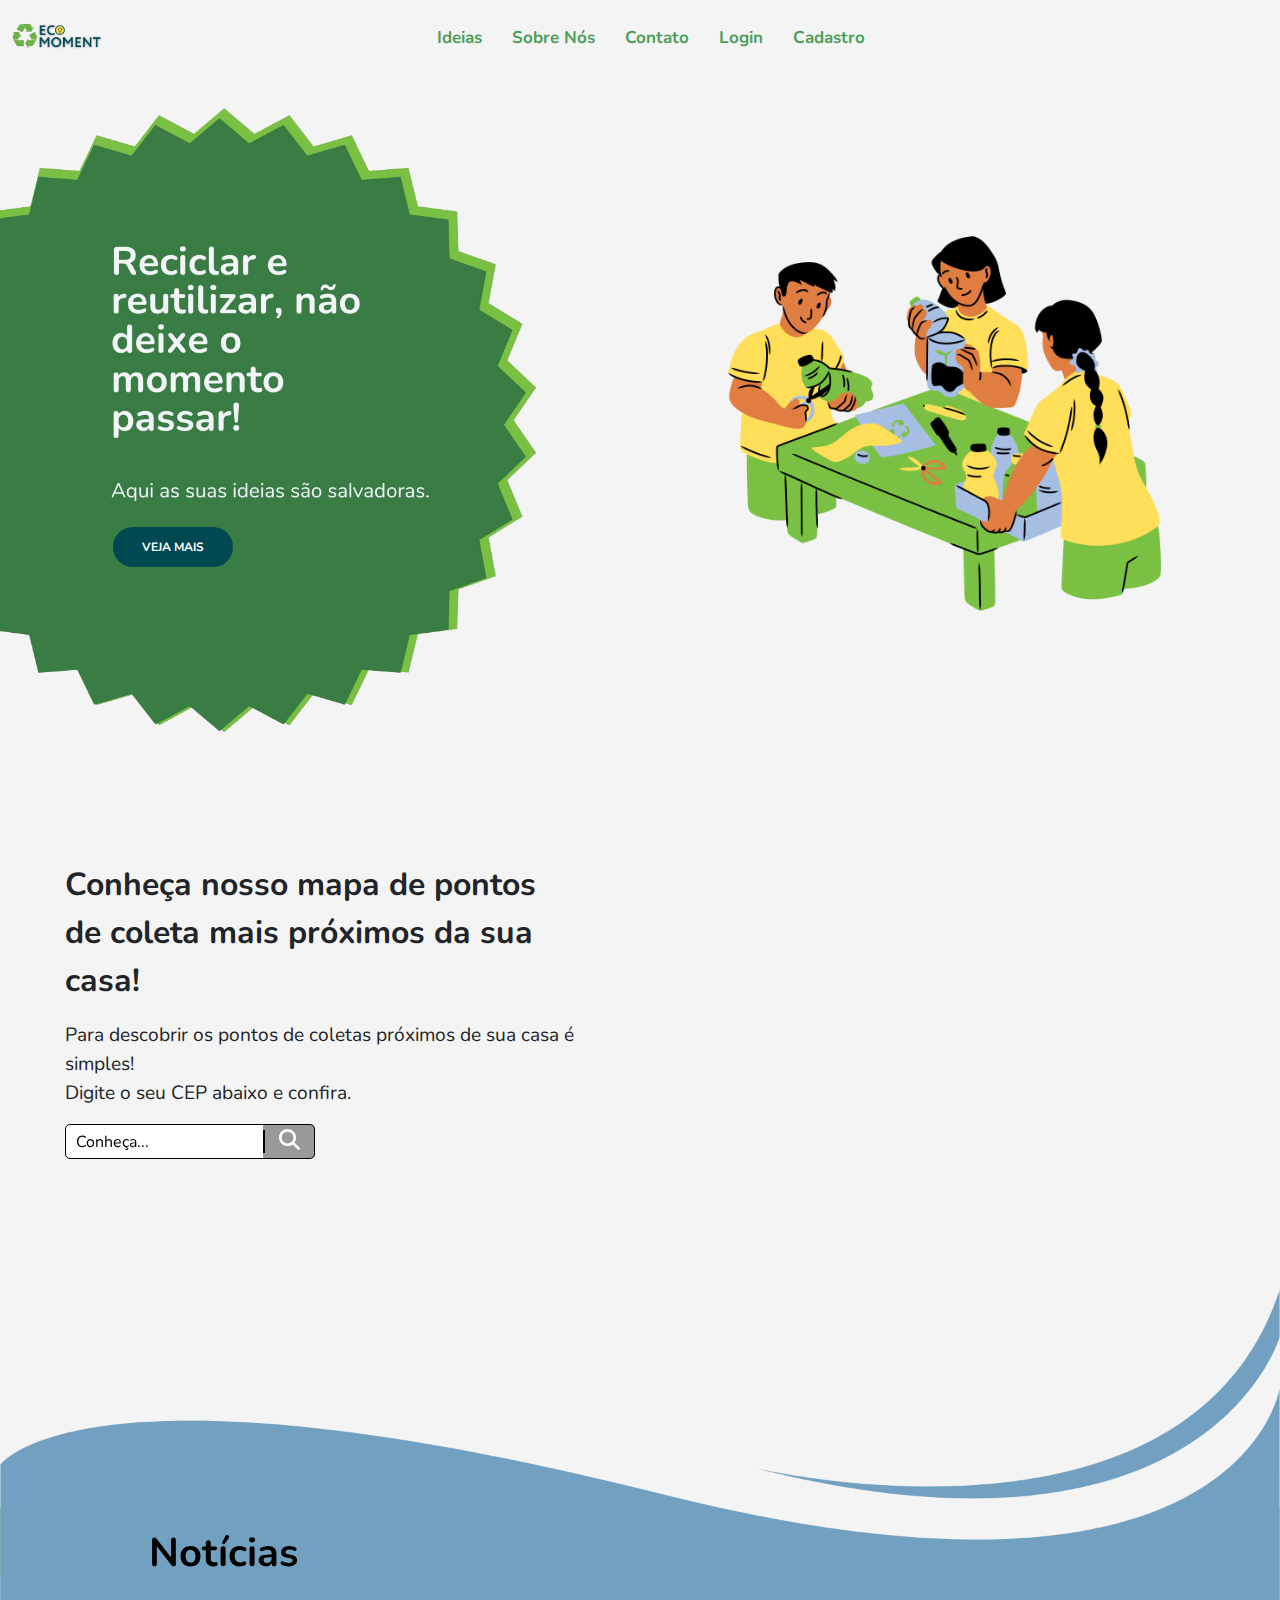
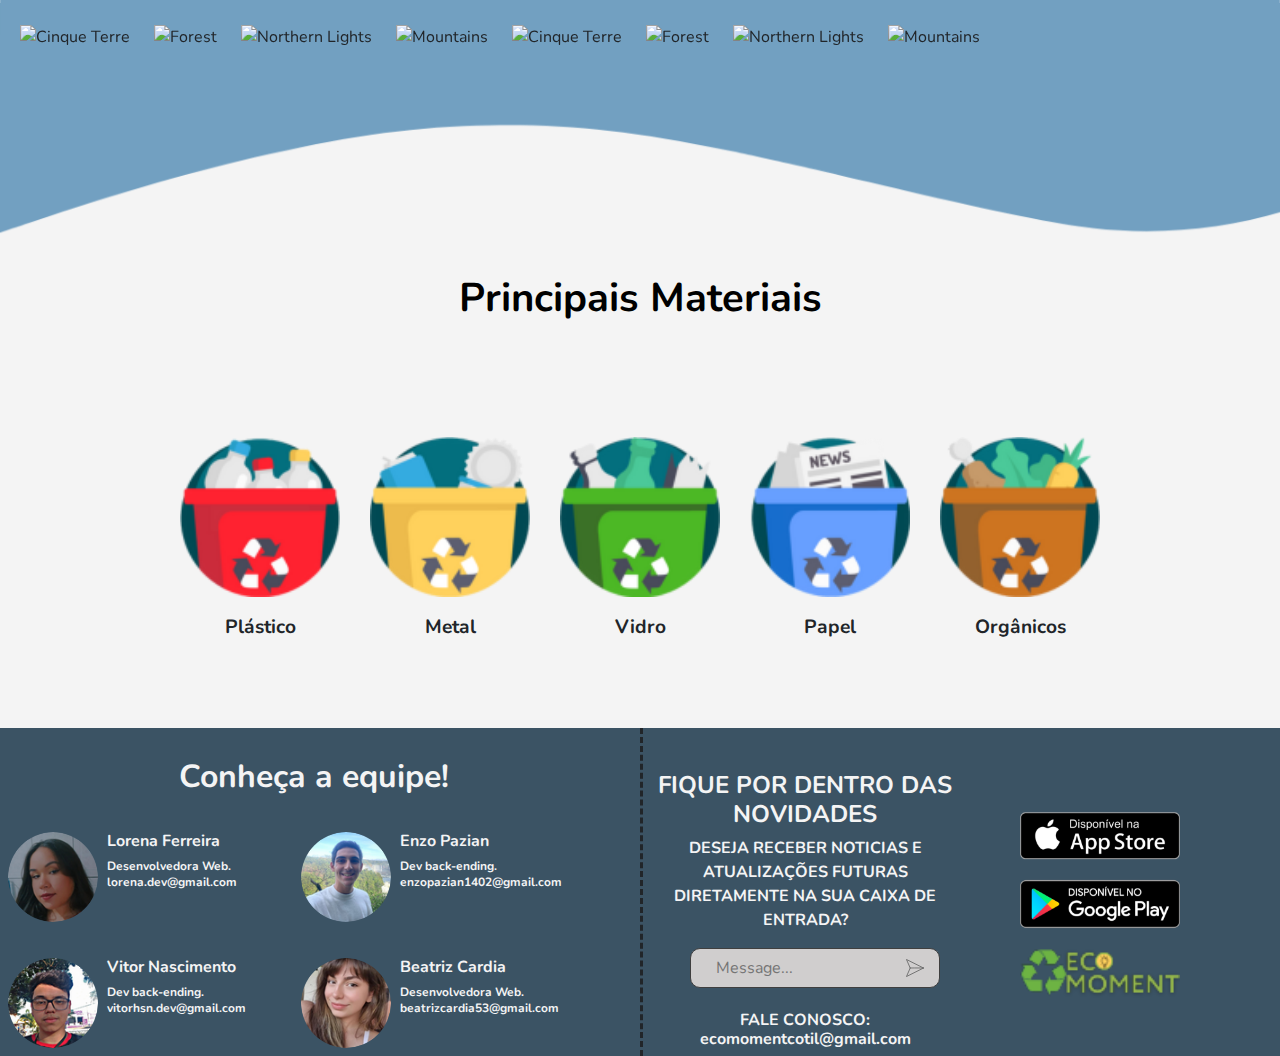
==== commit e0ecaaf1: "rodape ok" ====
--- a/index.html
+++ b/index.html
@@ -15,6 +15,8 @@
     <link rel="stylesheet" href="styles/navbar.css">
     <link rel="stylesheet" href="javascript/Navbar.js">
     <link rel="stylesheet" href="styles/media_queryNavbar.css">
+
+    <link rel="stylesheet" href="rodape.css">
 
     <link rel="stylesheet" href="https://cdnjs.cloudflare.com/ajax/libs/font-awesome/4.7.0/css/font-awesome.min.css">
     <link href="https://cdn.jsdelivr.net/npm/bootstrap@5.3.3/dist/css/bootstrap.min.css" rel="stylesheet" integrity="sha384-QWTKZyjpPEjISv5WaRU9OFeRpok6YctnYmDr5pNlyT2bRjXh0JMhjY6hW+ALEwIH" crossorigin="anonymous">
@@ -229,131 +231,99 @@
     </div>
     </article>
     
-    <article id="rodape">
+    <footer id="footer">
       <div class="row">
-        <div class="col-lg-6 col-md-12 col-sm-12">
-          <p id="titulo-rodape">Conheça a equipe!</p>
-        </div>
-      </div>
-
-      <div class="row">
-        <div class="col-lg-6 col-md-12 col-sm-12">    
-        <div class="row alinharow">
-          <div class="col-lg-3 col-md-3">
-            <div class="card" style="width: 9rem;">
+          <div class="col-lg-6 col-md-12 col-sm-12" style="background-color: #3B5364;">
+              <h2 class="color" style="text-align: center; margin-top: 30px;">Conheça a equipe!</h2>
+              <div class="row alinharow">
+
+                  <div class="col-lg-3 col-md-3 col-sm-12">
+                      <div class="carbon-example flex-wrapper">
+                          <img src="imagens/Lórena.png" alt="example design logo">
+                              <div class="inner-wrapper">
+                                    <h6 class="color">Lorena Ferreira</h6>
+                                  <p class="color">Desenvolvedora Web. lorena.dev@gmail.com </p>
+                          </div>
+                      </div>
+                  </div>
+
+                  <div class="col-lg-3 col-md-3 col-sm-12">
+                      <div class="carbon-example flex-wrapper">
+                          <img src="imagens/enzinho-bonitinho.png" alt="example design logo">
+                              <div class="inner-wrapper">
+                                  <h6 class="color">Enzo Pazian</h6>
+                                  <p class="color">Dev back-ending. enzopazian1402@gmail.com</p>
+                          </div>
+                      </div>               
+                  </div>
+              </div>
+
+                  <div class="row alinharow">
+                      <div class="col-lg-3 col-md-3 col-sm-12">
+                          <div class="carbon-example flex-wrapper">
+                              <img src="imagens/Vitinho.png" alt="example design logo">
+                                  <div class="inner-wrapper">
+                                      <h6 class="color">Vitor Nascimento</h6>
+                                      <p class="color">Dev back-ending. vitorhsn.dev@gmail.com</p>
+                              </div>               
+                          </div>
+                      </div>
+                      
+                      <div class="col-lg-3 col-md-3 col-sm-12">
+                          <div class="carbon-example flex-wrapper">
+                              <img src="imagens/bea-linda.png" alt="example design logo">
+                                  <div class="inner-wrapper">
+                                      <h6 class="color">Beatriz Cardia</h6>
+                                  <p class="color">Desenvolvedora Web. beatrizcardia53@gmail.com</p>
+                              </div>               
+                          </div>
+                      </div>
+                  </div>
+          </div>
+
+          <div class="col-lg-6 col-md-12 col-sm-12" style="background-color: #3B5364; border-left: dashed;">
               <div class="row">
-                <div class="col-6 alinha" >
-                  <img class="card-img-top" src="imagens/Lórena.png" alt="Card image cap">
-                </div>
-                <div class="col-6">
-                  <div class="card-body">
-                  <p class="card-text"> Lorena Ferreira <br>  Desenvolvedora Web. <br> lorena.dev@gmail.com </p>
-                  <div class="social-links icons">
-                    <a href="https://github.com/username" target="_blank"><img src="imagens/github.png" alt="GitHub"></a>
-                    <a href="https://instagram.com/username" target="_blank" class="ml-3"><img src="imagens/instagram.png" alt="Instagram"></a>
-                  </div>
-                </div><!-- card-text ---->
-                </div><!-- col-6 -->
-              </div><!-- row -->
-            </div><!-- card -->
-          </div><!--- col --->
-          <div class="col-lg-3 col-md-3">
-            <div class="card" style="width: 9rem; margin-bottom: 40px;">
-              <div class="row">
-                <div class="col-6 alinha">
-                  <img class="card-img-top" src="imagens/bea-linda.png" alt="Card image cap">
-                </div>
-                <div class="col-6">
-                  <div class="card-body">
-                  <p class="card-text"> Beatriz Cardia <br>  Desenvolvedora Web. <br> beatrizcardia53@gmail.com</p>
-                  <div class="social-links icons">
-                    <a href="https://github.com/username" target="_blank"><img src="imagens/github.png" alt="GitHub"></a>
-                    <a href="https://instagram.com/username" target="_blank" class="ml-3"><img src="imagens/instagram.png" alt="Instagram"></a>
-                  </div>
-                </div><!-- card-text ---->
-                </div><!-- col-6 -->
-              </div><!-- row -->
-            </div><!-- card -->
-          </div><!--- col --->
-        </div>
-            <div class="row alinharow">
-          <div class="col-lg-3 col-md-3">
-            <div class="card" style="width: 9rem;">
-              <div class="row">
-                <div class="col-6 alinha">
-                  <img class="card-img-top" src="imagens/Vitinho.png" alt="Card image cap">
-                </div>
-                <div class="col-6">
-                  <div class="card-body">
-                  <p class="card-text">Vitor Nascimento <br>  dev back-ending <br> vitorhsnascimento.dev@gmail.com</p>
-                  <div class="social-links icons">
-                    <a href="https://github.com/username" target="_blank"><img src="imagens/github.png" alt="GitHub"></a>
-                    <a href="https://instagram.com/username" target="_blank" class="ml-3"><img src="imagens/instagram.png" alt="Instagram"></a>
-                  </div>
-                </div><!-- card-text ---->
-                </div><!-- col-6 -->
-              </div><!-- row -->
-            </div><!-- card -->
-          </div><!--- col --->
-                    <div class="col-lg-3 col-md-3">
-                      <div class="card" style="width: 9rem;">
-              <div class="row">
-                <div class="col-6 alinha">
-                  <img class="card-img-top" src="imagens/enzinho-bonitinho.png" alt="Card image cap">
-                </div>
-                <div class="col-6">
-                  <div class="card-body">
-                  <p class="card-text"> Enzo Pazian <br>  dev back-ending <br> enzopazian1402@gmail.com </p>
-                    <div class="social-links icons">
-                      <a href="https://github.com/username" target="_blank"><img src="imagens/github.png" alt="GitHub"></a>
-                      <a href="https://instagram.com/username" target="_blank" class="ml-3"><img src="imagens/instagram.png" alt="Instagram"></a>
-                    </div>
-                </div><!-- card-text ---->
-                </div><!-- col-6 -->
-              </div><!-- row -->
-                      </div><!-- card -->
-                    </div><!--- col --->
-            </div>
-      </div>
-      
-      <div class="col-lg-6 col-md-4 col-sm-6">
-        <div class="row">
-          <div class="col-lg-1 d-lg-block d-md-none d-sm-none alpontilhado">
-            <img src="imagens/pontilhado.png" class="pontilhado" alt="">
-          </div>
-      
-          <div class="col-lg-5 col-md-6 col-sm-12" id="paragrafo">
-            <h1>FIQUE POR DENTRO DAS NOVIDADES</h1>
-            <h3>DESEJA RECEBER NOTÍCIAS E ATUALIZAÇÕES FUTURAS DIRETAMENTE NA SUA CAIXA DE ENTRADA?</h3>
-      
-            <div class="Message">
-              <input title="Write Message" tabindex="i" pattern="\d+" placeholder="Digite seu email" class="MsgInput" type="text">
-              <svg xmlns="http://www.w3.org/2000/svg" version="1.0" width="30.000000pt" height="30.000000pt" viewBox="0 0 30.000000 30.000000" preserveAspectRatio="xMidYMid meet" class="SendSVG">
-                <g transform="translate(0.000000,30.000000) scale(0.100000,-0.100000)" fill="#808080" stroke="none">
-                  <path d="M44 256 c-3 -8 -4 -29 -2 -48 3 -31 5 -33 56 -42 28 -5 52 -13 52 -16 0 -3 -24 -11 -52 -16 -52 -9 -53 -9 -56 -48 -2 -21 1 -43 6 -48 10 -10 232 97 232 112 0 7 -211 120 -224 120 -4 0 -9 -6 -12 -14z"></path>
-                </g>
-              </svg>
-              <span class="l"></span>
-            </div>
-      
-            <br>
-      
-            <p>FALE CONOSCO: <a href="mailto:ecomomentcotil@gmail.com">ecomomentcotil@gmail.com</a></p>
-      
-          </div>
-      
-          <div class="col-lg-4 col-md-6 col-sm-12" id="buttons">
-            <div class="float-md-right">
-              <a href="#"><img class="stores" src="imagens/appleStore.png" alt=""></a>
-              <a href="#"><img class="stores" src="imagens/googlePlay.png" alt=""></a>
-      
-              <img class="stores" src="imagens/rodaEcomoment.png" alt="">
-            </div>
-          </div>
-      
-        </div>
-      </div>
-      </article>
+                  <div class="col-lg-6 col-md-6 col-sm-12" style="text-align: center; margin-top: 43px;">
+                      <h4 class="color">FIQUE POR DENTRO DAS NOVIDADES</h4>
+                      <p class="color">DESEJA RECEBER NOTICIAS E ATUALIZAÇÕES FUTURAS DIRETAMENTE NA SUA CAIXA DE ENTRADA?</p>
+                      <div class="messageBox">
+                          <div class="fileUploadWrapper">
+                            <label for="file">
+                             
+                            </label>
+                            <input type="file" id="file" name="file" />
+                          </div>
+                          <input required="" placeholder="Message..." type="text" id="messageInput" />
+                          <button id="sendButton">
+                            <svg xmlns="http://www.w3.org/2000/svg" fill="none" viewBox="0 0 664 663">
+                              <path
+                                fill="none"
+                                d="M646.293 331.888L17.7538 17.6187L155.245 331.888M646.293 331.888L17.753 646.157L155.245 331.888M646.293 331.888L318.735 330.228L155.245 331.888"
+                              ></path>
+                              <path
+                                stroke-linejoin="round"
+                                stroke-linecap="round"
+                                stroke-width="33.67"
+                                stroke="#6c6c6c"
+                                d="M646.293 331.888L17.7538 17.6187L155.245 331.888M646.293 331.888L17.753 646.157L155.245 331.888M646.293 331.888L318.735 330.228L155.245 331.888"
+                              ></path>
+                            </svg>
+                          </button>
+                        </div>
+                        <p class="color" style="margin-bottom: -5px;">FALE CONOSCO: </p>
+                      <a class="color" href="mailto:ecomomentcotil@gmail.com">ecomomentcotil@gmail.com</a>
+                  </div>
+
+                  <div class="col-lg-6 col-md-6 col-sm-12">
+                          <a href="#"><img style="margin-top: 80px;" class="stores" src="imagens/appleStore.png" alt=""></a>
+                          <a href="#"><img class="stores" src="imagens/googlePlay.png" alt=""></a>
+                  
+                          <img class="stores" src="imagens/rodaEcomoment.png" alt="">
+                  </div>
+              </div>
+          </div>
+      </div>
+  </footer>
     
     </section>
   </main>
--- a/styles/media_query.css
+++ b/styles/media_query.css
@@ -13,66 +13,6 @@
 /*telas menores*/
 @media screen and (min-width: 0px) and (max-width: 768px) {
 
-  #titulo-rodape{
-    float: center;
-  }
-
-  .Message {
-    width: 40%; /* adjust to 100% for small and medium screens */
-    height: 30px;
-    border-radius: 10px;
-    background-color: #f4f4f4;
-    transform: translate(0px, 0px);
-    margin-left: 15%;
-  } 
-
-  .SendSVG {
-    width: 20px;
-    height: 20px;
-    border-width: 50px;
-    transform: translate(8px, 1px);
-    background-size: 10px;
-    border-radius: 10px;
-    transition: 0.3s;
-    color: gray;
-    margin-left: 16%;
-  }
-
-  #paragrafo h1{
-    float: center;
-    margin-top: 20px;
-  }
-
-  #paragrafo h3{ 
-    font-size: 11.5px;
-    font-weight: bold;
-    background-color: #3B5364;
-    float: center;
-    padding-left: 15px;
-    padding-right: 15px
-  }
-
-  #paragrafo a{
-    padding-top: -20px;
-    float: center;
-  }
-
-  .stores{
-    height: auto;
-    display: flex;
-    float: center;
-    margin-right: 5%;
-   }
-
-   .ml-1{
-    margin-left: -16px;
-   }
-
-
-  hr{
-    display: block;
-  }
-
   #buttons{
     display: flex;
     flex-direction: row;
@@ -81,16 +21,6 @@
   .alinharow{
     display: flex;
     gap: 0px;
-  }
-
-  #titulo-rodape{
-    font-size: 25px;
-    font-weight: bold;
-    color: #F4F4F4;
-  }
-
-  .pontilhado{
-    display: none;
   }
 
     article#landing-page{
@@ -179,6 +109,12 @@
 /*celular*/
 @media screen and (min-width: 768px) and (max-width: 992px)
 {
+
+  .store{
+    display: flex;
+    flex-direction: row;
+  }
+
   .alinharow{
     display: flex;
     gap: 0;
@@ -309,7 +245,6 @@
 
 /*tablet*/
 @media screen and (min-width: 769px) and (max-width: 987px) {
-
   .SendSVG {
     width: 20px;
     height: 20px;
@@ -363,10 +298,6 @@
     display: block;
   }
 
-  #mapa {
-    margin-left: 20%
-  }
-
   .texto1mapa{
     padding-left: 5%;
   }
@@ -405,19 +336,6 @@
       #landing-page-telasGrandes{
         display: block;
       }
-
-      hr{
-        display: none;
-      }
-
-      .Message {
-        width: 200px;
-        height: 30px;
-        border-radius: 10px;
-        background-color: #f4f4f4;
-        transform: translate(0px,0px);
-        margin-left: 20%
-      }
 }
 
 /*telas maiores*/
@@ -429,9 +347,4 @@
       #landing-page-telasGrandes{
         display: block;
       }
-
-      hr{
-        display: none;
-      }
-      
     }--- a/styles/style.css
+++ b/styles/style.css
@@ -359,210 +359,4 @@
   font-size: 20px;
   margin-left: 40px;
 }
-
-
-/*------ Fim - Best-ideas -----*/
-
-
-/*----- Início rodapé -----*/
-#rodape {
-  background-color: #3B5364;
-  overflow: hidden;
-}
-
-#titulo-rodape {
-  font-size: 25px;
-  font-weight: bold;
-  color: #F4F4F4;
-  margin-left: 210px;
-}
-
-#rodape .card-text {
-  display: flex;
-  float: left;
-  flex-direction: row;
-}
-
-#rodape p {
-  font-size: 2.5vh;
-  color: #F4F4F4;
-}
-
-#rodape .card {
-  background-color: #3B5364;
-  border: none;
-}
-
-.alinha {
-  align-items: center;
-  display: flex;
-}
-
-#rodape .card-img-top {
-  width: 120%;
-  height: auto;
-}
-
-.alinharow {
-  display: flex;
-  gap: 240px;
-  margin-bottom: -30px;
-}
-
-.pontilhado {
-  width: 100%;
-  max-width: 37%; /* original width of the image */
-  height: 100%;
-}
-
-.alpontilhado{
-  margin-left: 90px;
-  transform: translateY(10px);
-}
-
-#paragrafo {
-  float: center;
-  padding-left: 40px;
-  text-align: center;
-}
-
-#paragrafo h1 {
-  font-size: 20px;
-  font-weight: bold;
-  background-color: #3B5364;
-}
-
-#paragrafo h3 {
-  font-size: 11.5px;
-  font-weight: bold;
-  background-color: #3B5364;
-}
-
-.Message {
-  width: 90%; /* adjust to 100% for small and medium screens */
-  height: 30px;
-  border-radius: 10px;
-  background-color: #f4f4f4;
-  transform: translate(0px, 0px);
-}
-
-.MsgInput {
-  font-size: 13px;
-  border-radius: 5px;
-  background-color: #f4f4f4;
-  border: none;
-  outline: none;
-  width: 70%; /* adjust to 100% for small and medium screens */
-  height: 29px;
-  transform: translate(1px, 1px);
-  color: gray;
-  padding: 10px;
-  font-weight: bold;
-}
-
-.SendSVG {
-  width: 20px;
-  height: 20px;
-  border-width: 50px;
-  transform: translate(8px, 1px);
-  background-size: 10px;
-  border-radius: 10px;
-  transition: 0.3s;
-  color: gray;
-}
-
-.SendSVG:hover {
-  background-color: #bebebe;
-}
-
-.l {
-  position: absolute;
-  width: 1%;
-  height: 30px;
-  background-color: #2e2f38;
-  transform: translate(-25px);
-}
-
-#paragrafo p {
-  padding-top: -20px;
-  text-align: center;
-  font-size: 14px;
-}
-
-#paragrafo a {
-  margin-top: -10px;
-  text-decoration: none;
-  color: #F4F4F4;
-}
-
-.stores {
-  margin-top: 16%;
-  width: 70%;
-  height: auto;
-  float: right;
-}
-
-@media (max-width: 767.98px) {
-  #paragrafo {
-    padding-left: 0;
-  }
-
-  .pontilhado {
-    margin-left: 0;
-  }
-}
-
-.icons{
-  transform: scale(0.4);
-}
-
-.social-links {
-  margin-top: -20px;
-  margin-left: -38px;
-  display: flex;
-  flex-direction: row;
-  align-items: center;
-  justify-content: center;
-  float: left;
-  margin-bottom: 15PX;
-}
-
-.social-links .ml-3 {
-  margin-left: 1rem;
-}
-
-
-@media (max-width: 767.98px) {
-  .Message{
-    width: 60%;
-    margin-left: 24%;
-  }
-
-  #titulo-rodape {
-    margin-left: 50px;
-  }
-  
-  .alinharow {
-    display: flex;
-    flex-direction: cROW;
-    align-items: center;
-    gap: 50px;
-  }
-  
-  #paragrafo {
-    padding-left: 0;
-    text-align:center;
-  }
-  
-  .stores {
-    margin-top: 30px;
-    width: 25%;
-  }
-
-  .SendSVG {
-    width: 20px;
-    height: 20px;
-    margin-right: 2%;
-  }
-}
-/*----- Fim rodapé -----*/+/*------ Fim - Best-ideas -----*/--- a/rodape.css
+++ b/rodape.css
@@ -0,0 +1,228 @@
+body{
+    margin: 0;
+    padding: 0;
+    box-sizing: border-box;
+    overflow-x: hidden;
+}
+
+.color{
+    color: #f4f4f4;
+    text-decoration: none;
+    font-weight: bold;
+}
+
+.alinharow{
+    display: flex;
+    gap:  130px;
+}
+
+@media screen and (min-width: 0px) and (max-width: 768px){
+    .alinharow{
+        display: flex;
+        gap: 0px;
+    }
+}
+
+.flex-wrapper {
+    display: -webkit-box;
+    display: -webkit-flex;
+    display: -moz-flex;
+    display: -ms-flexbox;
+    display: flex;
+    -webkit-box-align: center;
+    -ms-flex-align: center;
+    -webkit-align-items: center;
+    -moz-align-items: center;
+    align-items: center;
+    -webkit-box-pack: justify;
+    -ms-flex-pack: justify;
+    -webkit-justify-content: space-between;
+    -moz-justify-content: space-between;
+    justify-content: space-between;
+  }
+
+  .carbon-example {
+    padding: 8px;
+    background-color: transparent;
+    width: 280px;
+    box-sizing: border-box;
+    border-radius: 6px;
+    -webkit-box-align: start;
+    -ms-flex-align: start;
+    -webkit-align-items: flex-start;
+    -moz-align-items: flex-start;
+    align-items: flex-start;
+    position: relative;
+    z-index: 5;
+    margin-top:20px;
+  }
+
+  .carbon-example img {
+    margin-right: 9px;
+    max-width: 90px;
+    border-radius: 100%;
+  }
+
+  .carbon-example .inner-wrapper {
+    text-align: left;
+  }
+  
+  .carbon-example .inner-wrapper p {
+    font-size: 12px;
+    line-height: 1.33;
+    margin: 8px 0;
+  }
+  
+  @media screen and (max-width: 991px) {
+    .flex-wrapper.two-col {
+      display: block;
+      text-align: center;
+    }
+  }
+  
+  .flex-wrapper.two-col > * {
+    width: 50%;
+  }
+  
+  .flex-wrapper.two-col > *:first-of-type {
+    padding-right: 130px;
+  }
+  @media screen and (max-width: 991px) {
+  
+    .flex-wrapper.two-col > * {
+      width: 100%;
+    }
+  
+    .flex-wrapper.two-col > *:first-of-type {
+      padding-right: 0;
+    }
+  }
+  
+  .flex-wrapper.two-col.reversed > *:first-of-type {
+    order: 2;
+    padding-right: 0;
+  }
+  @media screen and (min-width: 992px) {
+    .flex-wrapper.two-col.reversed > *:first-of-type {
+      padding-left: 130px;
+    }
+  }
+
+  .messageBox {
+    width: fit-content;
+    height: 40px;
+    display: flex;
+    align-items: center;
+    justify-content: center;
+    background-color: #d0cece;
+    padding: 0 15px;
+    border-radius: 10px;
+    border: 1px solid rgb(63, 63, 63);
+    margin-left: 35px;
+    margin-bottom: 20px;
+  }
+  .messageBox:focus-within {
+    border: 1px solid rgb(110, 110, 110);
+  }
+  .fileUploadWrapper {
+    width: fit-content;
+    height: 100%;
+    display: flex;
+    align-items: center;
+    justify-content: center;
+    font-family: Arial, Helvetica, sans-serif;
+  }
+  
+  #file {
+    display: none;
+  }
+  .fileUploadWrapper label {
+    cursor: pointer;
+    width: fit-content;
+    height: fit-content;
+    display: flex;
+    align-items: center;
+    justify-content: center;
+    position: relative;
+  }
+  .fileUploadWrapper label svg {
+    height: 18px;
+  }
+  .fileUploadWrapper label svg path {
+    transition: all 0.3s;
+  }
+  .fileUploadWrapper label svg circle {
+    transition: all 0.3s;
+  }
+  .fileUploadWrapper label:hover svg path {
+    stroke: #000000;
+  }
+  .fileUploadWrapper label:hover svg circle {
+    stroke: #fff;
+    fill: #3c3c3c;
+  }
+  .fileUploadWrapper label:hover .tooltip {
+    display: block;
+    opacity: 1;
+  }
+  .tooltip {
+    position: absolute;
+    top: -40px;
+    display: none;
+    opacity: 0;
+    color: white;
+    font-size: 10px;
+    text-wrap: nowrap;
+    background-color: #000;
+    padding: 6px 10px;
+    border: 1px solid #3c3c3c;
+    border-radius: 5px;
+    box-shadow: 0px 5px 10px rgba(0, 0, 0, 0.596);
+    transition: all 0.3s;
+  }
+  #messageInput {
+    width: 200px;
+    height: 100%;
+    background-color: transparent;
+    outline: none;
+    border: none;
+    padding-left: 10px;
+    color: white;
+  }
+  #messageInput:focus ~ #sendButton svg path,
+  #messageInput:valid ~ #sendButton svg path {
+    fill: #3c3c3c;
+    stroke: white;
+  }
+  
+  #sendButton {
+    width: fit-content;
+    height: 100%;
+    background-color: transparent;
+    outline: none;
+    border: none;
+    display: flex;
+    align-items: center;
+    justify-content: center;
+    cursor: pointer;
+    transition: all 0.3s;
+  }
+  #sendButton svg {
+    height: 18px;
+    transition: all 0.3s;
+  }
+  #sendButton svg path {
+    transition: all 0.3s;
+  }
+  #sendButton:hover svg path {
+    fill: #3c3c3c;
+    stroke: white;
+  }
+  
+  .stores{
+    margin-top: 10px;
+    margin-left: 40px;
+    display: flex;
+    height: auto;
+    width: 160px;
+  }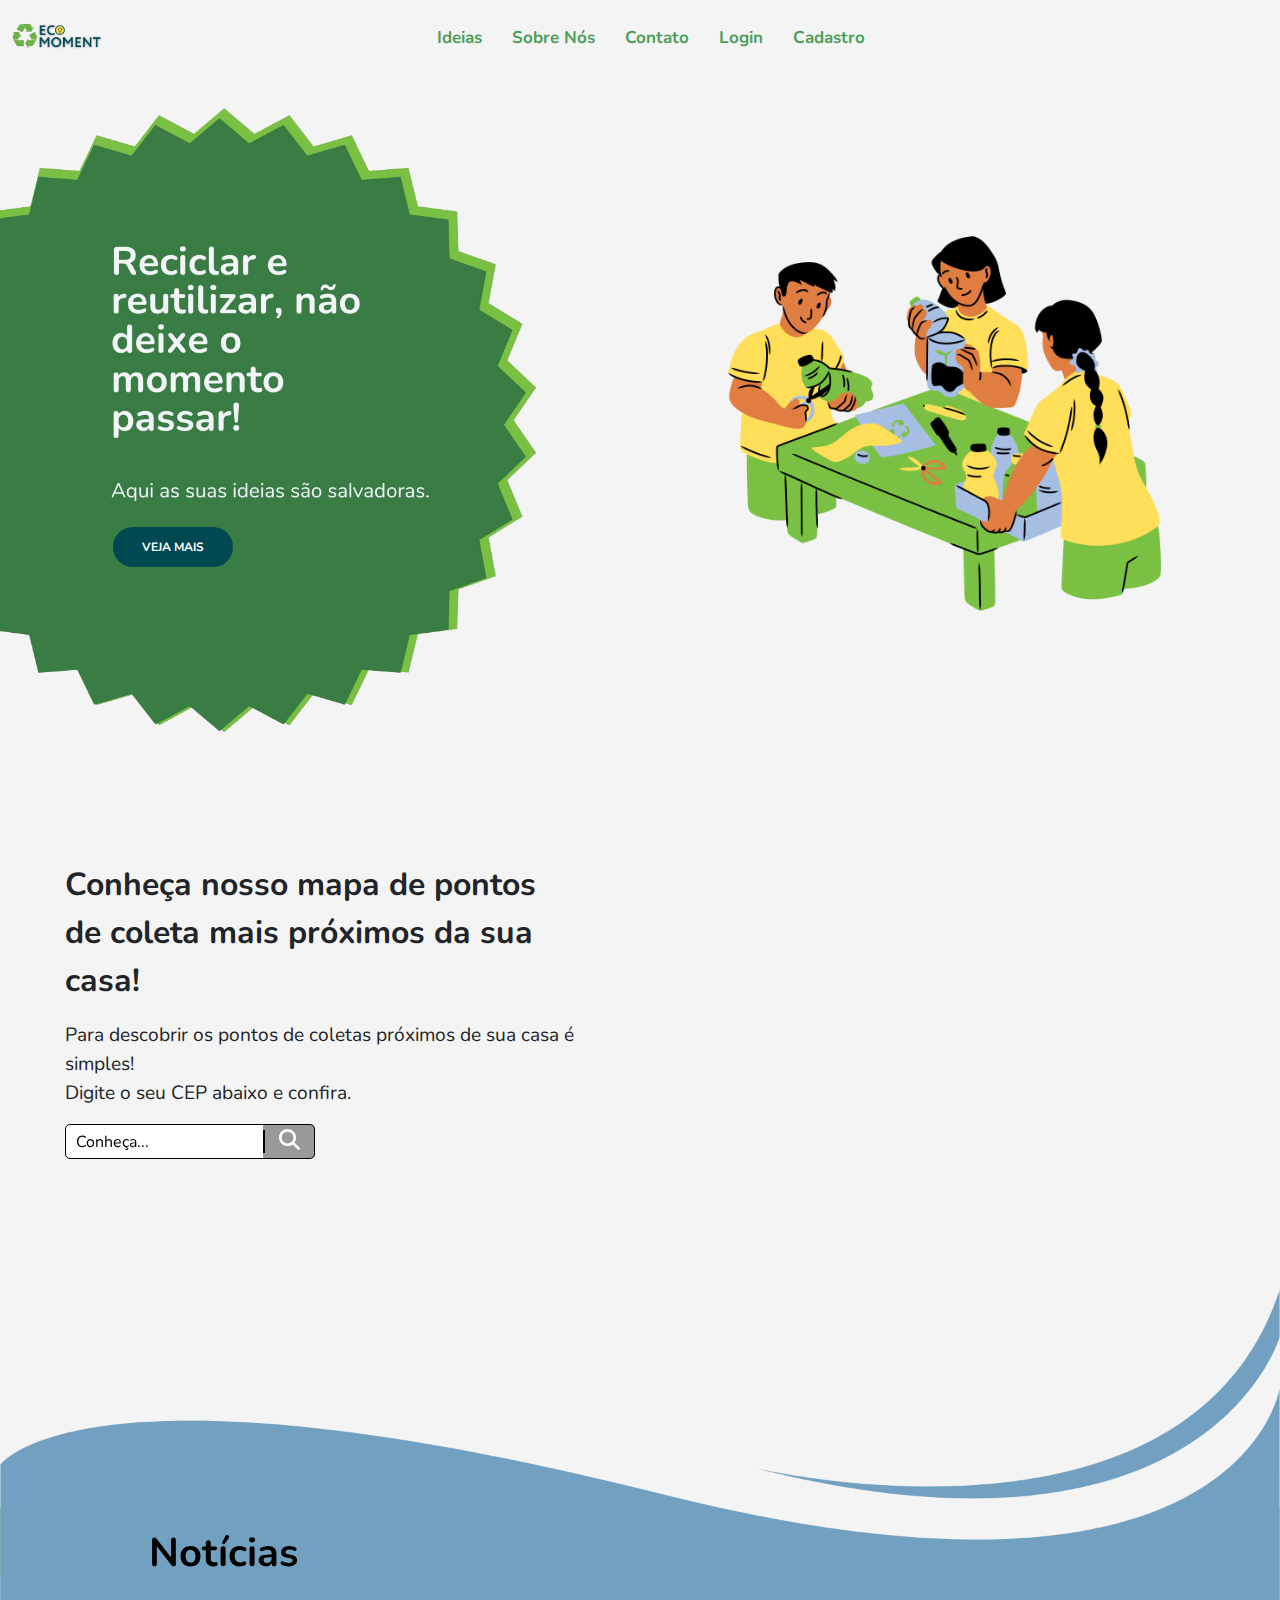
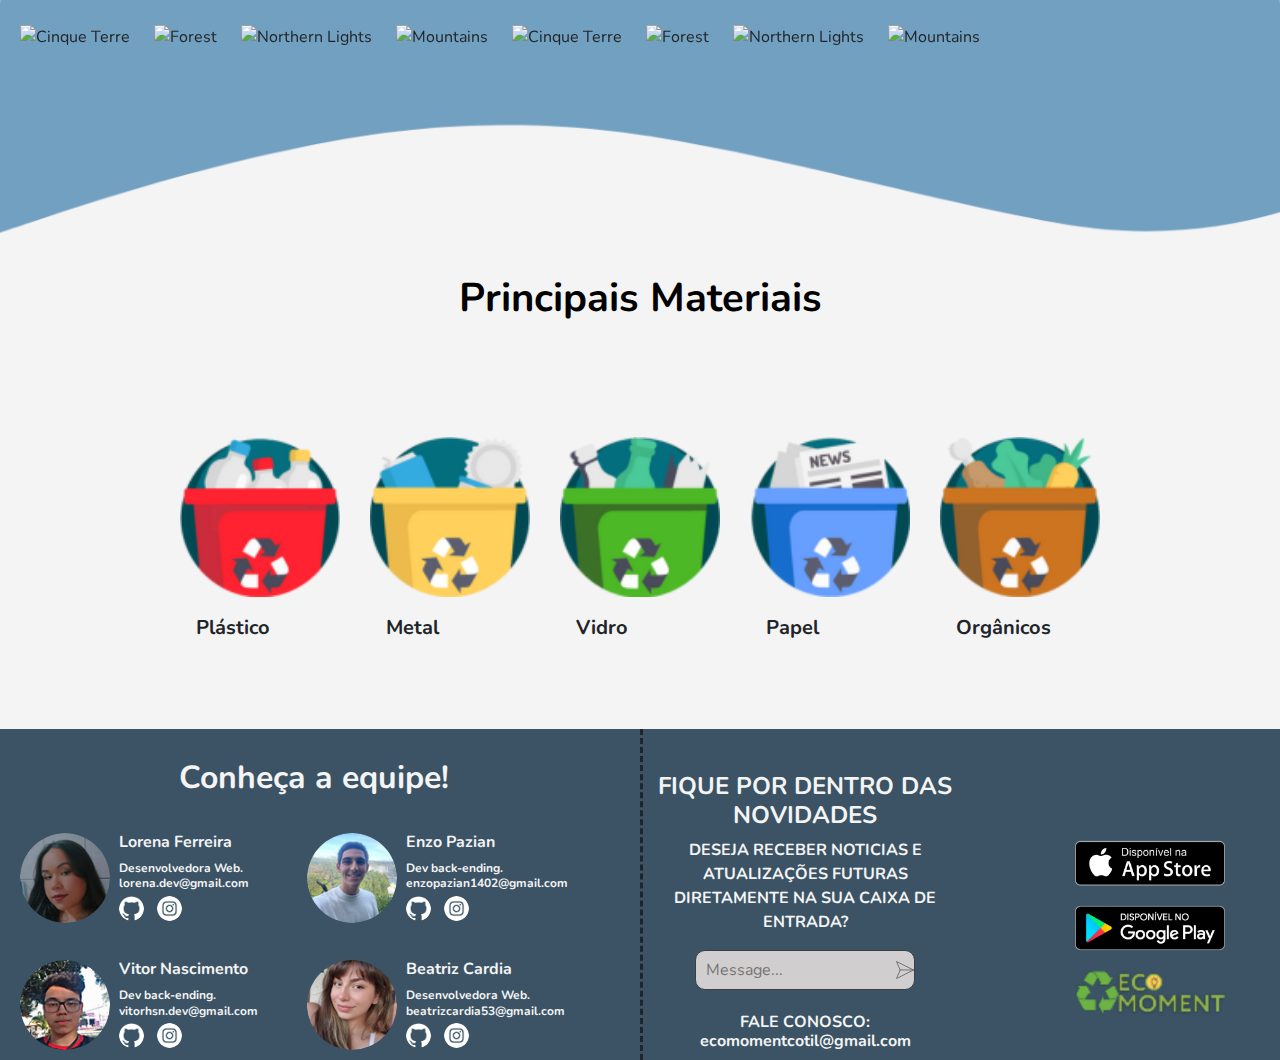
==== commit 74f76efa: "atualização 6/5" ====
--- a/index.html
+++ b/index.html
@@ -234,56 +234,63 @@
     <footer id="footer">
       <div class="row">
           <div class="col-lg-6 col-md-12 col-sm-12" style="background-color: #3B5364;">
-              <h2 class="color" style="text-align: center; margin-top: 30px;">Conheça a equipe!</h2>
-              <div class="row alinharow">
-
-                  <div class="col-lg-3 col-md-3 col-sm-12">
-                      <div class="carbon-example flex-wrapper">
-                          <img src="imagens/Lórena.png" alt="example design logo">
-                              <div class="inner-wrapper">
-                                    <h6 class="color">Lorena Ferreira</h6>
-                                  <p class="color">Desenvolvedora Web. lorena.dev@gmail.com </p>
-                          </div>
+            <h2 class="color" style="text-align: center; margin-top: 30px;">Conheça a equipe!</h2> 
+              <div class="container equipe">
+                <div class="row alinharow">
+                    <div class="col-lg-3 col-md-3 col-sm-12">
+                        <div class="carbon-example flex-wrapper">
+                            <img class="foto" src="imagens/Lórena.png" alt="lorena">
+                                <div class="inner-wrapper">
+                                      <h6 class="color">Lorena Ferreira</h6>
+                                    <p class="color">Desenvolvedora Web. <a href="mailto:lorena.dev@gmail.com" class="color">lorena.dev@gmail.com</a> </p>
+                                    <a href="https://github.com/loreninhafsilva" target="_blank"><img src="imagens/github.png" alt="GitHub Icon" class="icon"></a>
+                                    <a href="https://www.instagram.com/loreninhafsilva/" target="_blank"><img src="imagens/instagram.png" alt="Instagram Icon" class="icon"></a>
+                            </div>
+                        </div>
+                    </div>
+                    <div class="col-lg-3 col-md-3 col-sm-12">
+                        <div class="carbon-example flex-wrapper">
+                            <img class="foto" src="imagens/enzinho-bonitinho.png" alt="enzo">
+                                <div class="inner-wrapper">
+                                    <h6 class="color">Enzo Pazian</h6>
+                                    <p class="color">Dev back-ending. <a href="mailto:enzopazian1402@gmail.com" class="color">enzopazian1402@gmail.com</a></p>
+                                    <a href="https://github.com/EnzoOP1402" target="_blank"><img src="imagens/github.png" alt="GitHub Icon" class="icon"></a>
+                                    <a href="https://www.instagram.com/enzoolivato/" target="_blank"><img src="imagens/instagram.png" alt="Instagram Icon" class="icon"></a>
+                            </div>
+                        </div>
+                    </div>
+                </div>
+                    <div class="row alinharow">
+                        <div class="col-lg-3 col-md-3 col-sm-12">
+                            <div class="carbon-example flex-wrapper">
+                                <img class="foto" src="imagens/Vitinho.png" alt="vitor">
+                                    <div class="inner-wrapper">
+                                        <h6 class="color">Vitor Nascimento</h6>
+                                        <p class="color">Dev back-ending. <a href="mailto:vitorhsn.dev@gmail.com" class="color">vitorhsn.dev@gmail.com</a></p>
+                                        <a href="https://github.com/VHSNWLF" target="_blank"><img src="imagens/github.png" alt="GitHub Icon" class="icon"></a>
+                                        <a href="https://www.instagram.com/_vhsnwlf_/" target="_blank"><img src="imagens/instagram.png" alt="Instagram Icon" class="icon"></a>
+                                </div>
+                            </div>
+                        </div>
+                
+                        <div class="col-lg-3 col-md-3 col-sm-12">
+                            <div class="carbon-example flex-wrapper">
+                                <img class="foto" src="imagens/bea-linda.png" alt="beatriz">
+                                    <div class="inner-wrapper">
+                                        <h6 class="color">Beatriz Cardia</h6>
+                                    <p class="color">Desenvolvedora Web. <a href="mailto:beatrizcardia53@gmail.com" class="color">beatrizcardia53@gmail.com</a></p>
+                                    <a href="https://github.com/BeatrizAcardia" target="_blank"><img src="imagens/github.png" alt="GitHub Icon" class="icon"></a>
+                                    <a href="https://www.instagram.com/beatriz_cardia/" target="_blank"><img src="imagens/instagram.png" alt="Instagram Icon" class="icon"></a>
+                                </div>
+                            </div>
+                        </div>
                       </div>
                   </div>
-
-                  <div class="col-lg-3 col-md-3 col-sm-12">
-                      <div class="carbon-example flex-wrapper">
-                          <img src="imagens/enzinho-bonitinho.png" alt="example design logo">
-                              <div class="inner-wrapper">
-                                  <h6 class="color">Enzo Pazian</h6>
-                                  <p class="color">Dev back-ending. enzopazian1402@gmail.com</p>
-                          </div>
-                      </div>               
-                  </div>
-              </div>
-
-                  <div class="row alinharow">
-                      <div class="col-lg-3 col-md-3 col-sm-12">
-                          <div class="carbon-example flex-wrapper">
-                              <img src="imagens/Vitinho.png" alt="example design logo">
-                                  <div class="inner-wrapper">
-                                      <h6 class="color">Vitor Nascimento</h6>
-                                      <p class="color">Dev back-ending. vitorhsn.dev@gmail.com</p>
-                              </div>               
-                          </div>
-                      </div>
-                      
-                      <div class="col-lg-3 col-md-3 col-sm-12">
-                          <div class="carbon-example flex-wrapper">
-                              <img src="imagens/bea-linda.png" alt="example design logo">
-                                  <div class="inner-wrapper">
-                                      <h6 class="color">Beatriz Cardia</h6>
-                                  <p class="color">Desenvolvedora Web. beatrizcardia53@gmail.com</p>
-                              </div>               
-                          </div>
-                      </div>
-                  </div>
           </div>
 
           <div class="col-lg-6 col-md-12 col-sm-12" style="background-color: #3B5364; border-left: dashed;">
               <div class="row">
-                  <div class="col-lg-6 col-md-6 col-sm-12" style="text-align: center; margin-top: 43px;">
+                  <div class="col-lg-6 col-md-6 col-sm-12 element-style" style="text-align: center; margin-top: 43px;">
                       <h4 class="color">FIQUE POR DENTRO DAS NOVIDADES</h4>
                       <p class="color">DESEJA RECEBER NOTICIAS E ATUALIZAÇÕES FUTURAS DIRETAMENTE NA SUA CAIXA DE ENTRADA?</p>
                       <div class="messageBox">
@@ -314,11 +321,10 @@
                       <a class="color" href="mailto:ecomomentcotil@gmail.com">ecomomentcotil@gmail.com</a>
                   </div>
 
-                  <div class="col-lg-6 col-md-6 col-sm-12">
-                          <a href="#"><img style="margin-top: 80px;" class="stores" src="imagens/appleStore.png" alt=""></a>
-                          <a href="#"><img class="stores" src="imagens/googlePlay.png" alt=""></a>
-                  
-                          <img class="stores" src="imagens/rodaEcomoment.png" alt="">
+                  <div class="col-lg-6 col-md-6 col-sm-12 apps">
+                    <a href="#"><img style="margin-top: 80px;" class="stores" src="imagens/appleStore.png" alt=""></a>
+                    <a href="#"><img class="stores" src="imagens/googlePlay.png" alt=""></a>
+                    <img class="stores" src="imagens/rodaEcomoment.png" alt="">
                   </div>
               </div>
           </div>
--- a/styles/media_query.css
+++ b/styles/media_query.css
@@ -12,7 +12,6 @@
 
 /*telas menores*/
 @media screen and (min-width: 0px) and (max-width: 768px) {
-
   #buttons{
     display: flex;
     flex-direction: row;
@@ -41,11 +40,6 @@
         background-color:  #72A0C1;
     }
 
-    .avatar{
-        width: 30px;
-        height: auto;
-      }
-
     #Principais-materiais li{
         margin-left: 10%;
         margin-right: 10%;
@@ -60,10 +54,12 @@
         background-color:#F4F4F4;
         width: calc(100vw - padding);
         flex-direction: row;
-        justify-content: center;
         padding: 1.2em;
         margin: 0 auto;
         margin-top: -150px;
+        display: flex;
+        align-items: center;
+        justify-content: center;
       }
 
       #mapa {
@@ -71,22 +67,15 @@
         border-radius: 2vh;
         height: 60vh;
         width: 88vh;
-        flex-direction: row;
-        display: flex;
+        display: flex;
+        align-items: center;
+        justify-content: center;
       }
 
       .texto1mapa{
-        font-family: 'Nunito', sans-serif;
-        flex-direction: row;
-        display: flex;
-        font-size: 1em;
         text-align: center;
       }
       .texto2mapa{
-        font-family: 'Nunito', sans-serif;
-        flex-direction: row;
-        display: flex;
-        font-size: 0.5em;
         text-align: center;
       }
 
@@ -96,61 +85,42 @@
         align-items: center;
       }
 
-      .stores{
-        margin-top: 5%;
-        width: 50px;
-        height: auto;
-        display: flex;
-        align-items: center;
-      }
 }
 /* /\ media query da navbar*/
 
 /*celular*/
 @media screen and (min-width: 768px) and (max-width: 992px)
 {
-
-  .store{
-    display: flex;
-    flex-direction: row;
-  }
-
-  .alinharow{
-    display: flex;
-    gap: 0;
-  }
-
-  .conMapa{
-    background-color:#F4F4F4;
-    width: calc(100vw - padding);
-    flex-direction: row;
-    justify-content: center;
-    padding: 1.2em;
-    margin: 0 auto;
-    margin-top: -150px;
-  }
-
   #mapa {
     margin-top: 55px;
     border-radius: 2vh;
     height: 60vh;
     width: 88vh;
+    display: flex;
+    align-items: center;
+    justify-content: center;
+  }
+
+  .alinharow{
+    display: flex;
+    gap: 0;
+  }
+
+  .conMapa{
+    background-color:#F4F4F4;
+    width: calc(100vw - padding);
     flex-direction: row;
-    display: flex;
-  }
+    justify-content: center;
+    padding: 1.2em;
+    margin: 0 auto;
+    margin-top: -150px;
+  }
+
 
   .texto1mapa{
-    font-family: 'Nunito', sans-serif;
-    flex-direction: row;
-    display: flex;
-    font-size: 1em;
     text-align: center;
   }
   .texto2mapa{
-    font-family: 'Nunito', sans-serif;
-    flex-direction: row;
-    display: flex;
-    font-size: 0.5em;
     text-align: center;
   }
 
@@ -231,20 +201,21 @@
       font-size: 6px;
       padding-left: 50%;
     }
-  
-    .stores{
-      height: auto;
-      float: right;
-      margin-right: 30%;
-    }
-
-    hr{
-      display: none;
-    }
 }
 
 /*tablet*/
 @media screen and (min-width: 769px) and (max-width: 987px) {
+
+  #mapa {
+    margin-top: 55px;
+    border-radius: 2vh;
+    height: 60vh;
+    width: 88vh;
+    display: flex;
+    align-items: center;
+    justify-content: center;
+  }
+
   .SendSVG {
     width: 20px;
     height: 20px;
@@ -287,43 +258,11 @@
     margin-left: 20%
   }
 
-  .stores{
-    margin-top: 3%;
-    width: 90%;
-    height: auto;
-    float: right;
-  }
-
-  hr{
-    display: block;
-  }
-
   .texto1mapa{
     padding-left: 5%;
   }
   .texto2mapa{
     padding-left: 10%;
-  }
-
-  .avatar{
-    width: 15px;
-    height: auto;
-  }
-}
-
-@media screen and (min-width: 900px) and (max-width: 1070px){
-  .alpontilhado{
-    transform: translateY(-60px);
-    margin-left: 10%;
-  }
-
-  .Message {
-    width: 50px;
-    height: 30px;
-    border-radius: 10px;
-    background-color: #f4f4f4;
-    transform: translate(0px,0px);
-    margin-left: 20%
   }
 }
 
--- a/styles/style.css
+++ b/styles/style.css
@@ -329,19 +329,11 @@
     margin-bottom: 9%;
   }
 
-  #detalhe1-Principais{
-    margin-top: 10%;
-  }
-  .avatar{
-    width: 140px;
-    height: auto;
-    margin-bottom: 20px;
-  }
-
   .card-text{
-    font-size: 1.5vw;
+    font-size: 20px;
     font-weight: bold;
-
+    display: flex;
+    flex-wrap: wrap;
   }
 
   .holder{
--- a/rodape.css
+++ b/rodape.css
@@ -115,10 +115,9 @@
     align-items: center;
     justify-content: center;
     background-color: #d0cece;
-    padding: 0 15px;
+    padding: 0 0px;
     border-radius: 10px;
     border: 1px solid rgb(63, 63, 63);
-    margin-left: 35px;
     margin-bottom: 20px;
   }
   .messageBox:focus-within {
@@ -224,5 +223,35 @@
     margin-left: 40px;
     display: flex;
     height: auto;
-    width: 160px;
-  }+    width: 150px;
+  }
+
+.icon{
+  height: auto; 
+  width: 25px;
+  margin-top: -10px;
+}
+
+.foto{
+  width: 100%;
+  height: auto;
+}
+
+.equipe{
+  flex-wrap: wrap;
+  display: flex;
+}
+
+.apps{
+  display: flex;
+  justify-content: center;
+  align-items: center;
+  flex-direction: column;
+}
+
+.element-style{
+  display: flex;
+  flex-direction: column;
+  align-items: center;
+  justify-content: center;
+}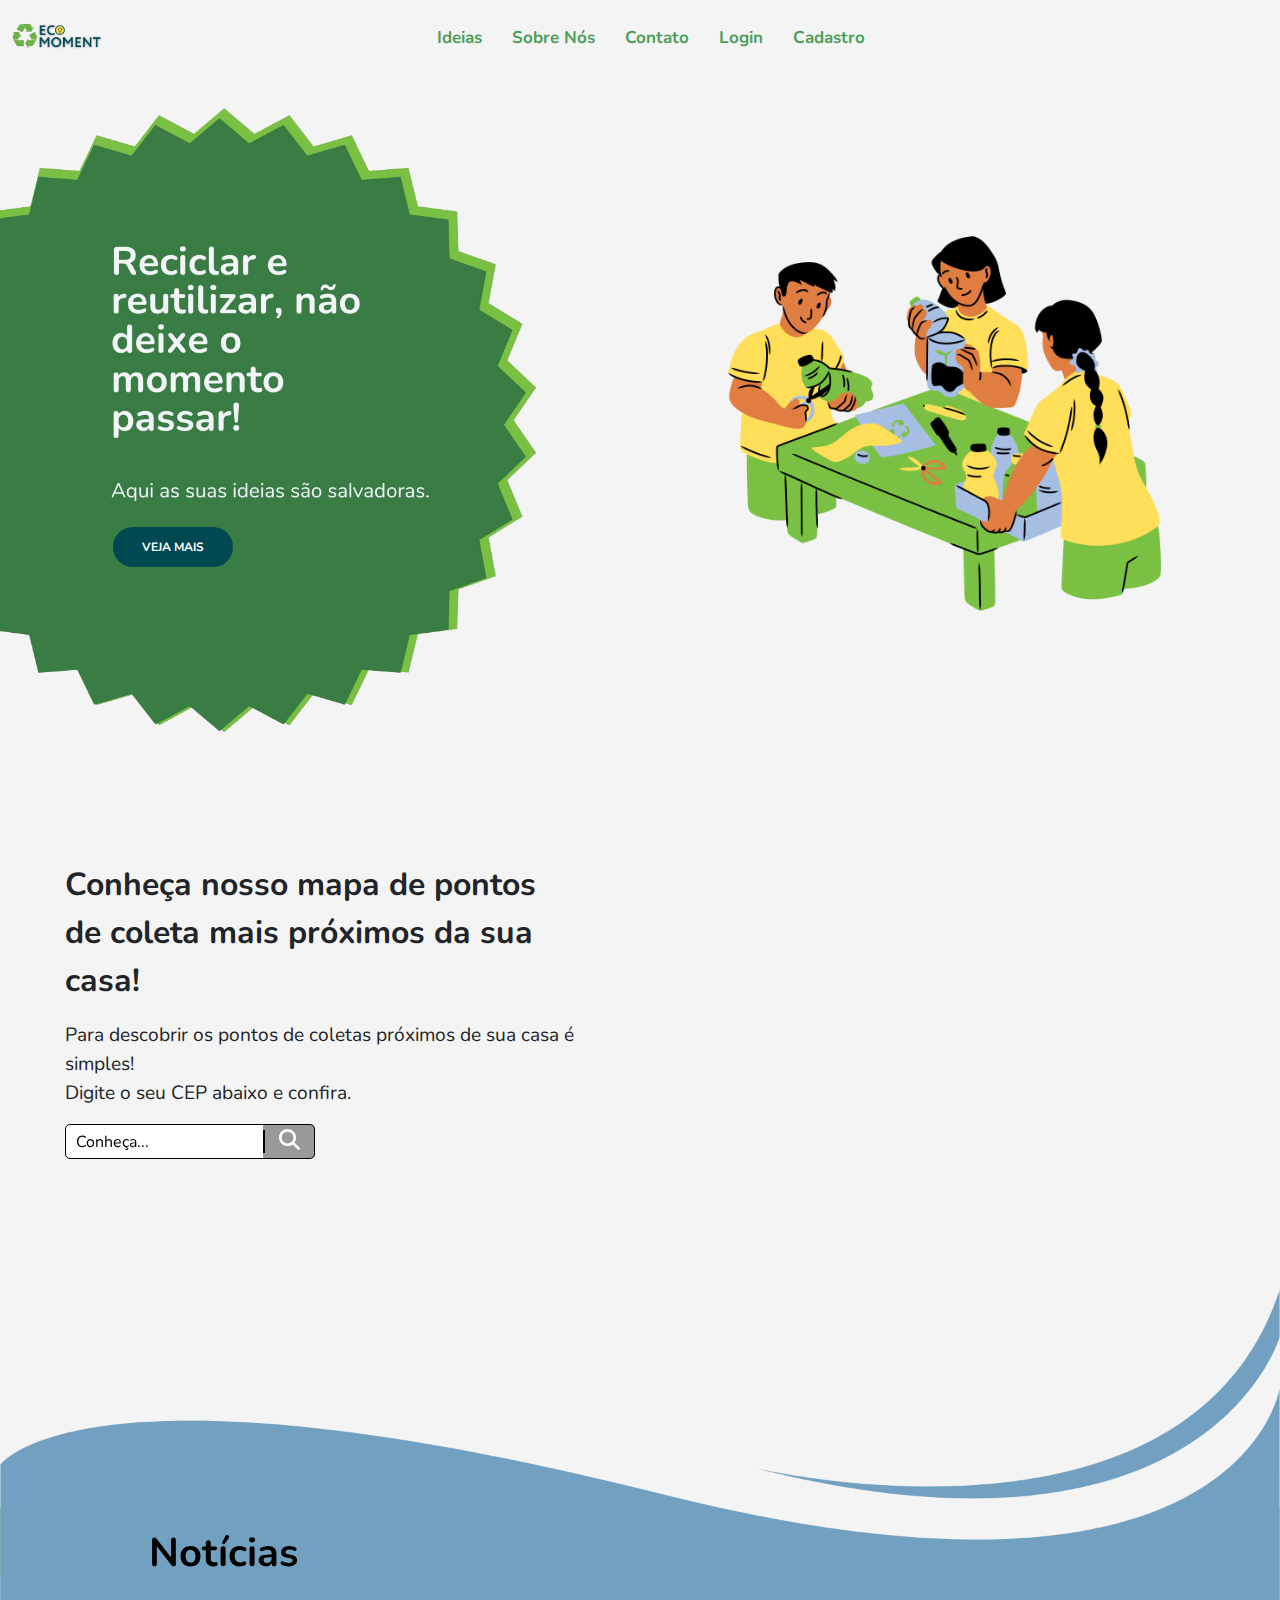
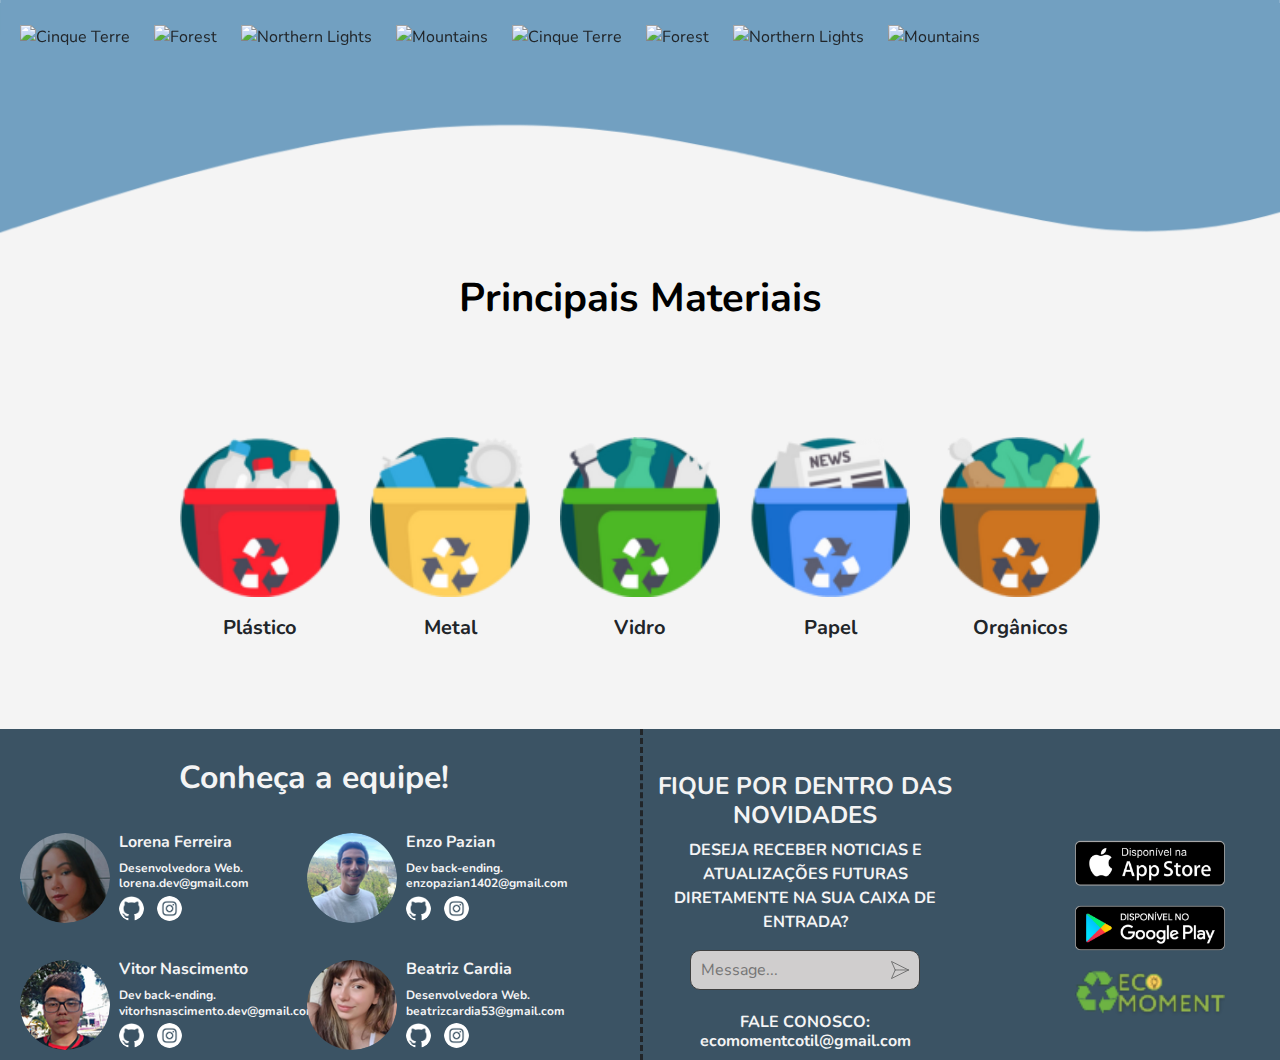
==== commit 34198a66: "commit 7/5/24" ====
--- a/index.html
+++ b/index.html
@@ -56,7 +56,7 @@
                     </a>
                   </li>
                   <li class="nav-item">
-                    <a class="nav-item nav-link padding-navbar" href="#rodape"><button class="cta" onclick="cliquei()">
+                    <a class="nav-item nav-link padding-navbar" href="#footer"><button class="cta" onclick="cliquei()">
                       <span class="contato">Contato</span>
                         <path
                           id="Path_10"
@@ -266,7 +266,7 @@
                                 <img class="foto" src="imagens/Vitinho.png" alt="vitor">
                                     <div class="inner-wrapper">
                                         <h6 class="color">Vitor Nascimento</h6>
-                                        <p class="color">Dev back-ending. <a href="mailto:vitorhsn.dev@gmail.com" class="color">vitorhsn.dev@gmail.com</a></p>
+                                        <p class="color">Dev back-ending. <a href="mailto:vitorhsnascimento.dev@gmail.com" class="color">vitorhsnascimento.dev@gmail.com</a></p>
                                         <a href="https://github.com/VHSNWLF" target="_blank"><img src="imagens/github.png" alt="GitHub Icon" class="icon"></a>
                                         <a href="https://www.instagram.com/_vhsnwlf_/" target="_blank"><img src="imagens/instagram.png" alt="Instagram Icon" class="icon"></a>
                                 </div>
--- a/styles/style.css
+++ b/styles/style.css
@@ -332,8 +332,7 @@
   .card-text{
     font-size: 20px;
     font-weight: bold;
-    display: flex;
-    flex-wrap: wrap;
+    word-wrap: break-word;
   }
 
   .holder{
--- a/rodape.css
+++ b/rodape.css
@@ -9,6 +9,7 @@
     color: #f4f4f4;
     text-decoration: none;
     font-weight: bold;
+    word-wrap: break-word;
 }
 
 .alinharow{
@@ -205,6 +206,7 @@
     justify-content: center;
     cursor: pointer;
     transition: all 0.3s;
+    padding-right: 10px;
   }
   #sendButton svg {
     height: 18px;
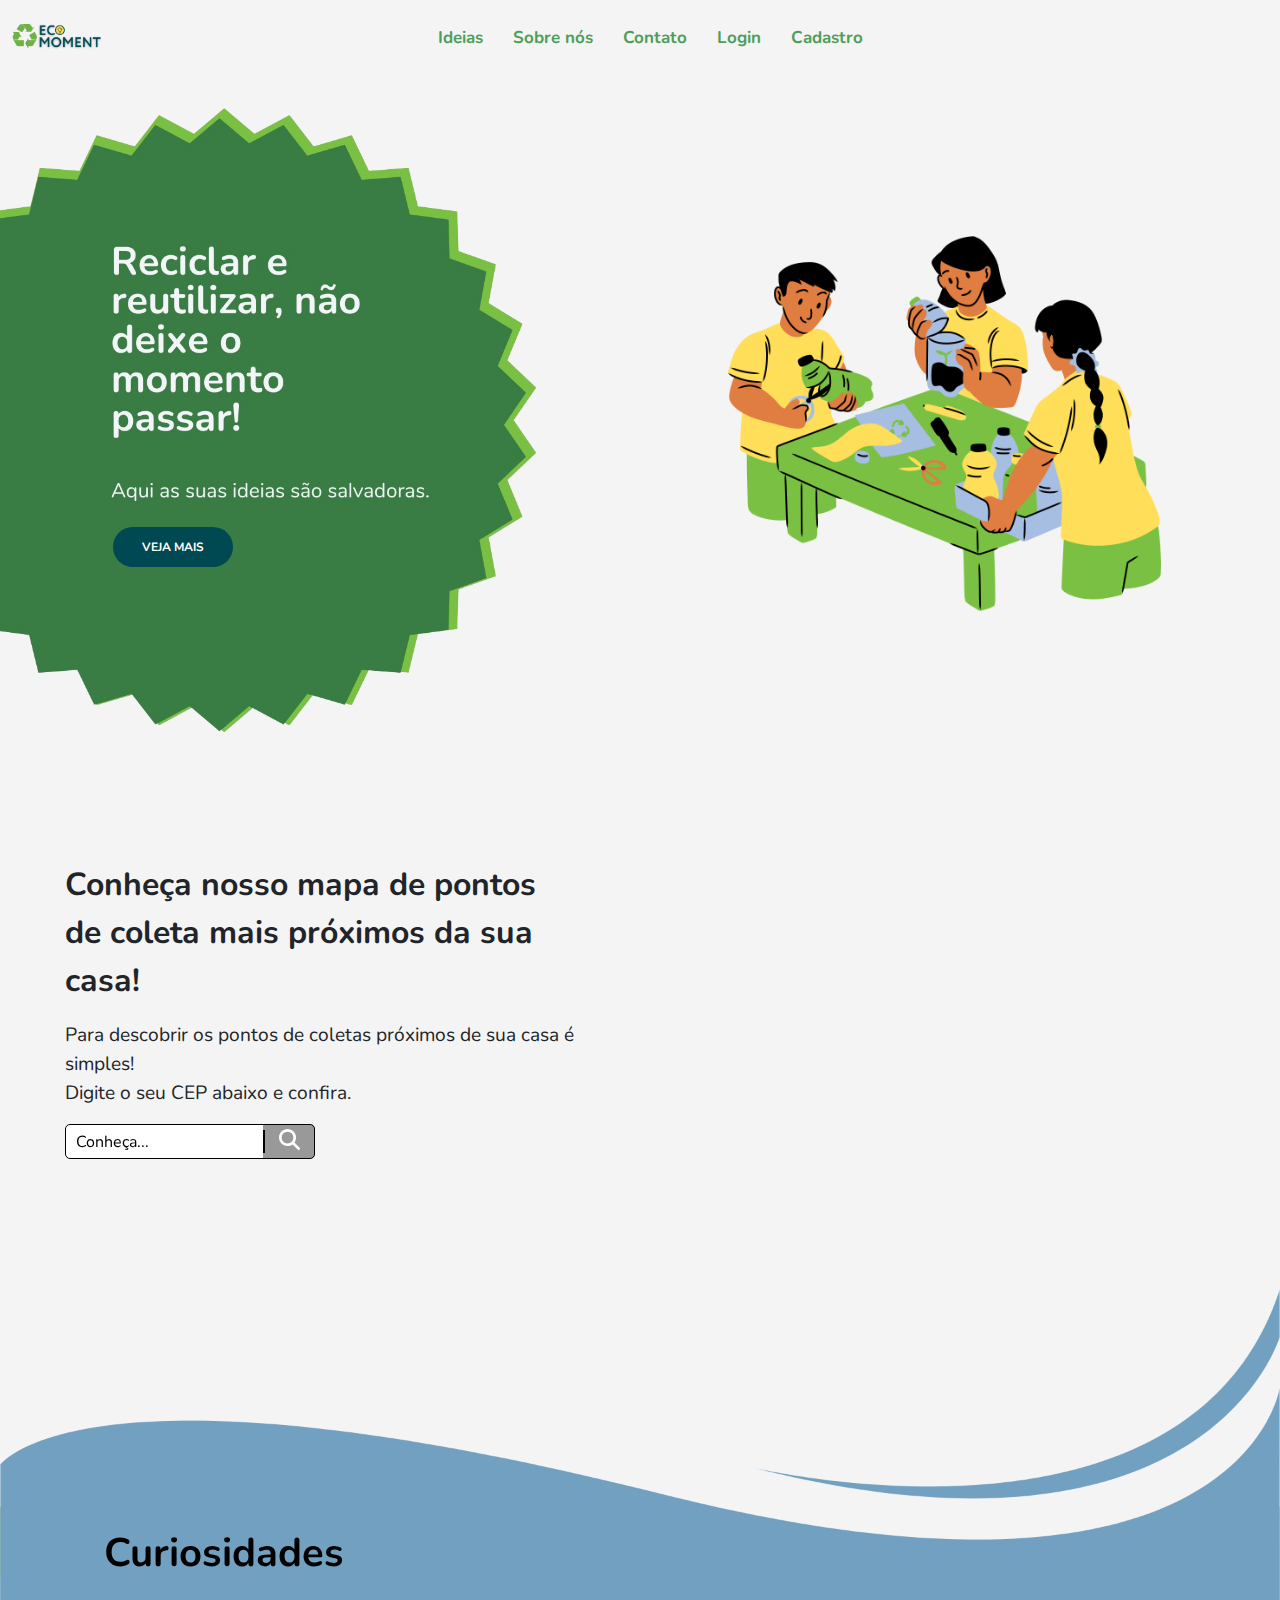
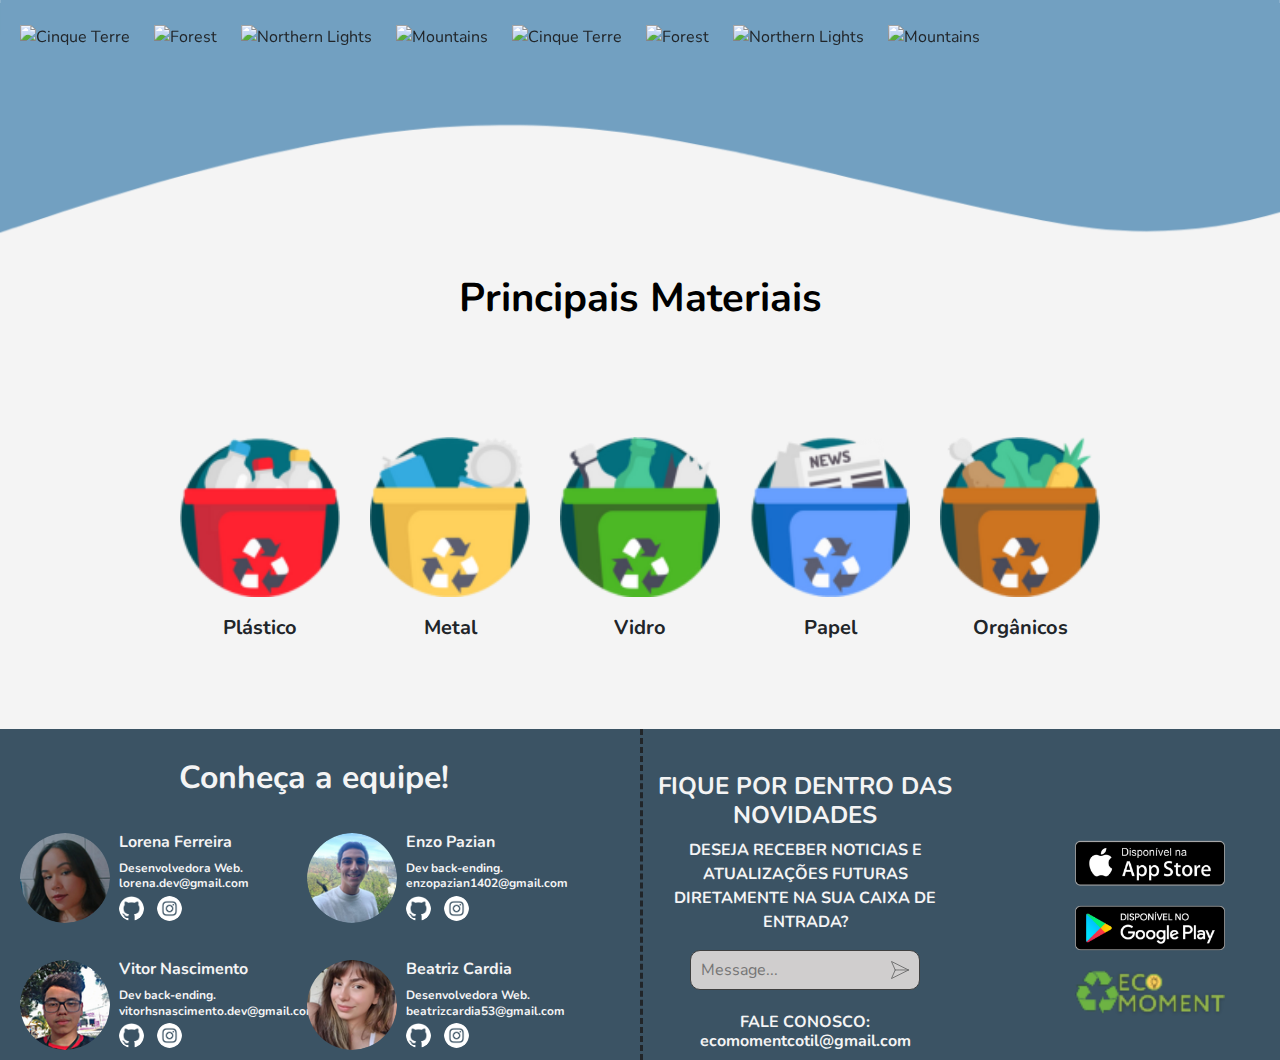
==== commit ac514f24: "Integração das páginas" ====
--- a/index.html
+++ b/index.html
@@ -34,7 +34,7 @@
           <div class="collapse navbar-collapse" id="navbarNavDropdown">
               <ul class="navbar-nav">
                   <li class="nav-item">
-                    <a class="nav-item nav-link padding-navbar" href="paginaDeIdeias.html"><button class="cta" onclick="cliquei()">
+                    <a class="nav-item nav-link padding-navbar" href="ideias-do-momento.php"><button class="cta" onclick="cliquei()">
                       <span class="ideias">Ideias</span>
                         <path
                           id="Path_10"
@@ -45,8 +45,8 @@
                     </a>
                   </li>
                   <li class="nav-item">
-                    <a class="nav-item nav-link padding-navbar" href="indexSobre.html"><button class="cta" onclick="cliquei()">
-                      <span class="sobreNos">Sobre Nós</span>
+                    <a class="nav-item nav-link padding-navbar" href="sobre-nos.php"><button class="cta" onclick="cliquei()">
+                      <span class="sobreNos">Sobre nós</span>
                         <path
                           id="Path_10"
                           data-name="Path 10"
@@ -114,7 +114,7 @@
           <img src="imagens/bolota-removebg.png" alt="" id="bolota">
        
         <div class="top-left">
-          <a href="paginaDeIdeias.html">
+          <a href="ideias-do-momento.php">
             <button class="botao">VEJA MAIS</button>
           </a>
         </div>   
@@ -171,7 +171,7 @@
     <img src="imagens/ondinhas.png" alt="" id="ondaNoticia">
     <article id="noticias">
      <!-- <img src="imagens/detalhe_noticia (2)-Photoroom.png-Photoroom.png" alt="" id="detalheNoticia">-->
-      <h1>Notícias</h1>
+      <h1>Curiosidades</h1>
       <div class="scroll-container">
     
         <img src="https://source.unsplash.com/random/300x400/?beach" alt="Cinque Terre">
@@ -193,40 +193,50 @@
     <h1>Principais Materiais</h1>
     <div class="holder">
     
+      <a href="materiais.php?material=1" style="text-decoration: none;">
+        <div class="card" style="width: 10rem; text-align: center; background-color: #f4f4f4; border: none;">
+            <img class="card-img-top" src="imagens/plastico.png" alt="Card image cap">
+            <div class="card-body">
+              <p class="card-text">Plástico</p>
+            </div>
+            </div>
+      </a>
+    
+    
+    <a href="materiais.php?material=2" style="text-decoration: none;">
       <div class="card" style="width: 10rem; text-align: center; background-color: #f4f4f4; border: none;">
-    <img class="card-img-top" src="imagens/plastico.png" alt="Card image cap">
-    <div class="card-body">
-      <p class="card-text">Plástico</p>
-    </div>
-    </div>
-    
-    
-    <div class="card" style="width: 10rem; text-align: center; background-color: #f4f4f4; border: none;">
-    <img class="card-img-top" src="imagens/Metal.png" alt="Card image cap">
-    <div class="card-body">
-      <p class="card-text">Metal</p>
-    </div>
-    </div>
-    
-    
-    <div class="card" style="width: 10rem; text-align: center; background-color: #f4f4f4; border: none;">
-    <img class="card-img-top" src="imagens/vidro.png" alt="Card image cap">
-    <div class="card-body">
-      <p class="card-text">Vidro</p>
-    </div>
-    </div>
-        <div class="card" style="width: 10rem; text-align: center; background-color: #f4f4f4; border: none;">
-          <img class="card-img-top" src="imagens/papel.png" alt="Card image cap">
-          <div class="card-body">
-            <p class="card-text">Papel</p>
-          </div>
-        </div>
-        <div class="card" style="width: 10rem; text-align: center; background-color: #f4f4f4; border: none;">
-          <img class="card-img-top" src="imagens/organicos.png" alt="Card image cap">
-          <div class="card-body">
-            <p class="card-text">Orgânicos</p>
-          </div>
-        </div>
+      <img class="card-img-top" src="imagens/Metal.png" alt="Card image cap">
+      <div class="card-body">
+        <p class="card-text">Metal</p>
+      </div>
+      </div>
+    </a>
+    
+    
+    <a href="materiais.php?material=4" style="text-decoration: none;">
+      <div class="card" style="width: 10rem; text-align: center; background-color: #f4f4f4; border: none;">
+      <img class="card-img-top" src="imagens/vidro.png" alt="Card image cap">
+      <div class="card-body">
+        <p class="card-text">Vidro</p>
+      </div>
+      </div>
+    </a>
+        <a href="materiais.php?material=3" style="text-decoration: none;">
+          <div class="card" style="width: 10rem; text-align: center; background-color: #f4f4f4; border: none;">
+            <img class="card-img-top" src="imagens/papel.png" alt="Card image cap">
+            <div class="card-body">
+              <p class="card-text">Papel</p>
+            </div>
+          </div>
+        </a>
+        <a href="materiais.php?material=6" style="text-decoration: none;">
+          <div class="card" style="width: 10rem; text-align: center; background-color: #f4f4f4; border: none;">
+            <img class="card-img-top" src="imagens/organicos.png" alt="Card image cap">
+            <div class="card-body">
+              <p class="card-text">Orgânicos</p>
+            </div>
+          </div>
+        </a>
       </div>
     </div>
     </article>
@@ -250,7 +260,7 @@
                     </div>
                     <div class="col-lg-3 col-md-3 col-sm-12">
                         <div class="carbon-example flex-wrapper">
-                            <img class="foto" src="imagens/enzinho-bonitinho.png" alt="enzo">
+                            <img class="foto" src="imagens/enzo.png" alt="enzo">
                                 <div class="inner-wrapper">
                                     <h6 class="color">Enzo Pazian</h6>
                                     <p class="color">Dev back-ending. <a href="mailto:enzopazian1402@gmail.com" class="color">enzopazian1402@gmail.com</a></p>
@@ -275,7 +285,7 @@
                 
                         <div class="col-lg-3 col-md-3 col-sm-12">
                             <div class="carbon-example flex-wrapper">
-                                <img class="foto" src="imagens/bea-linda.png" alt="beatriz">
+                                <img class="foto" src="imagens/beatriz.png" alt="beatriz">
                                     <div class="inner-wrapper">
                                         <h6 class="color">Beatriz Cardia</h6>
                                     <p class="color">Desenvolvedora Web. <a href="mailto:beatrizcardia53@gmail.com" class="color">beatrizcardia53@gmail.com</a></p>
